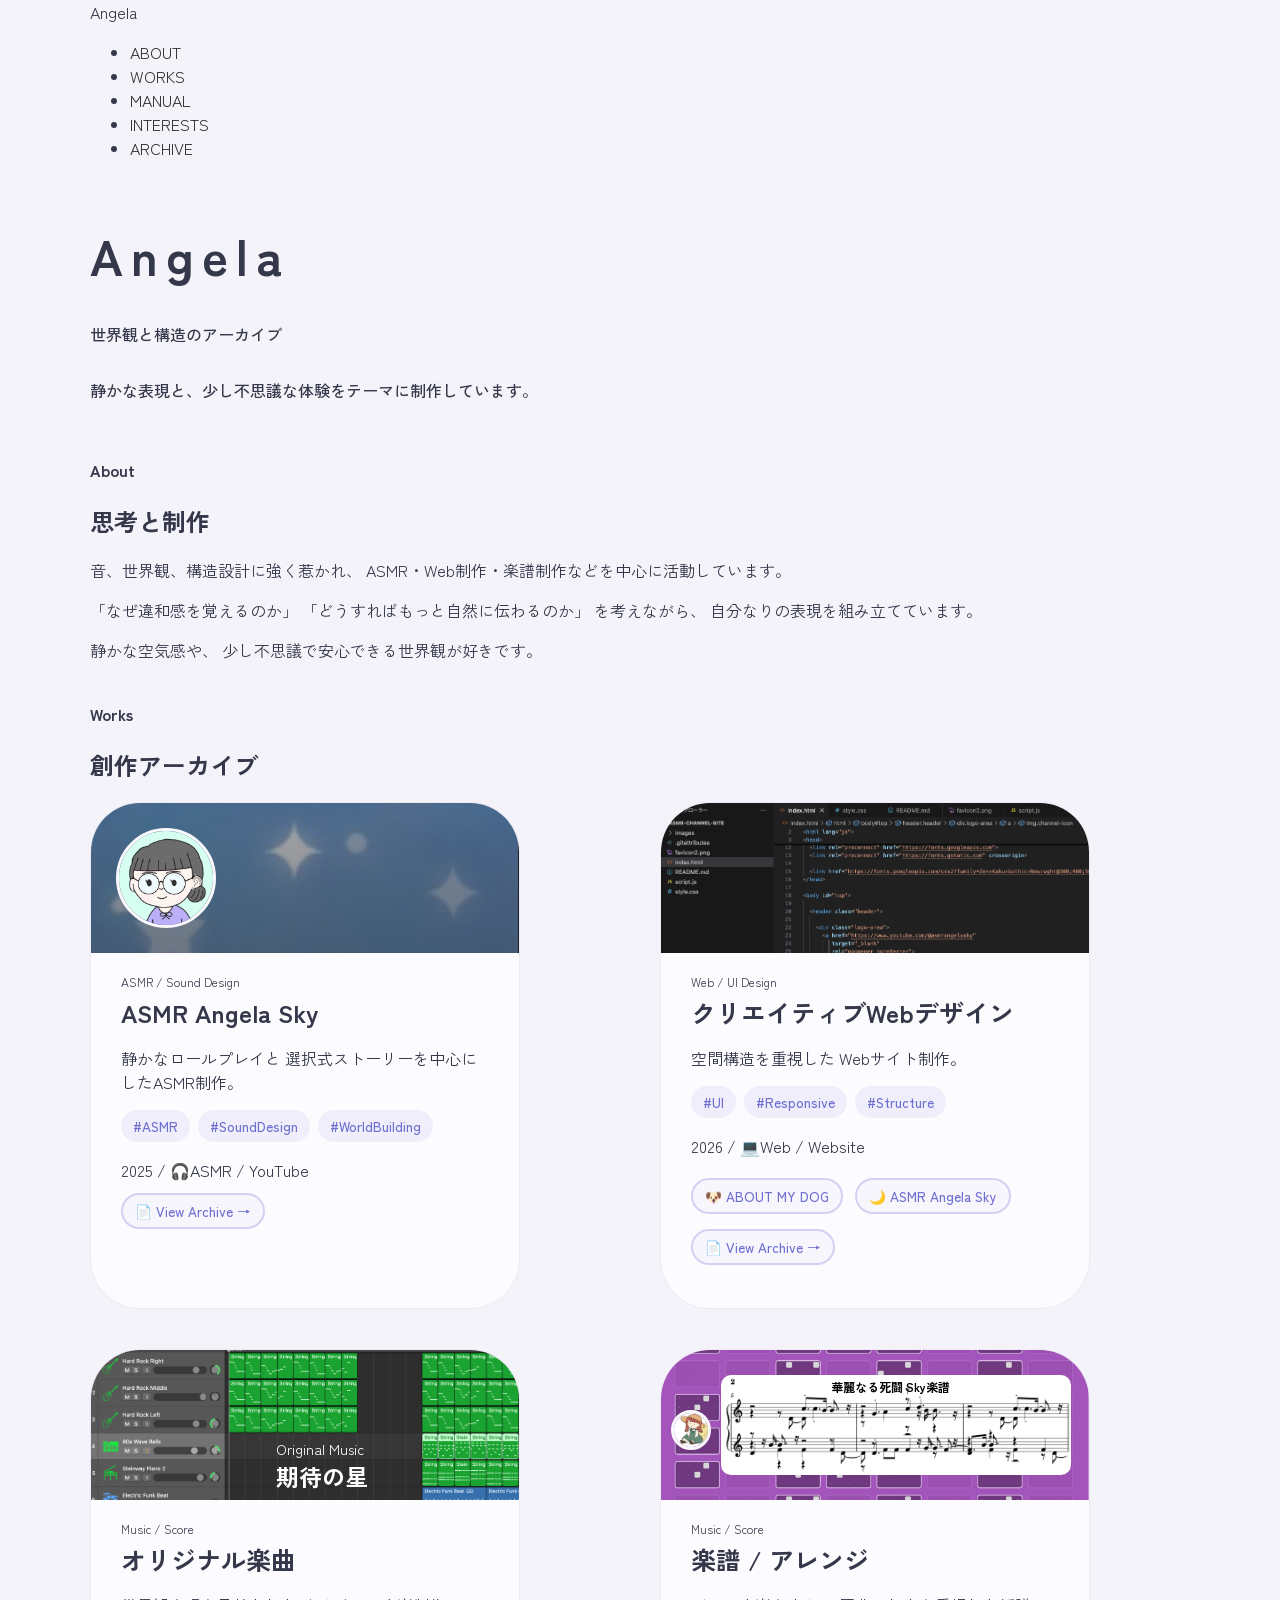
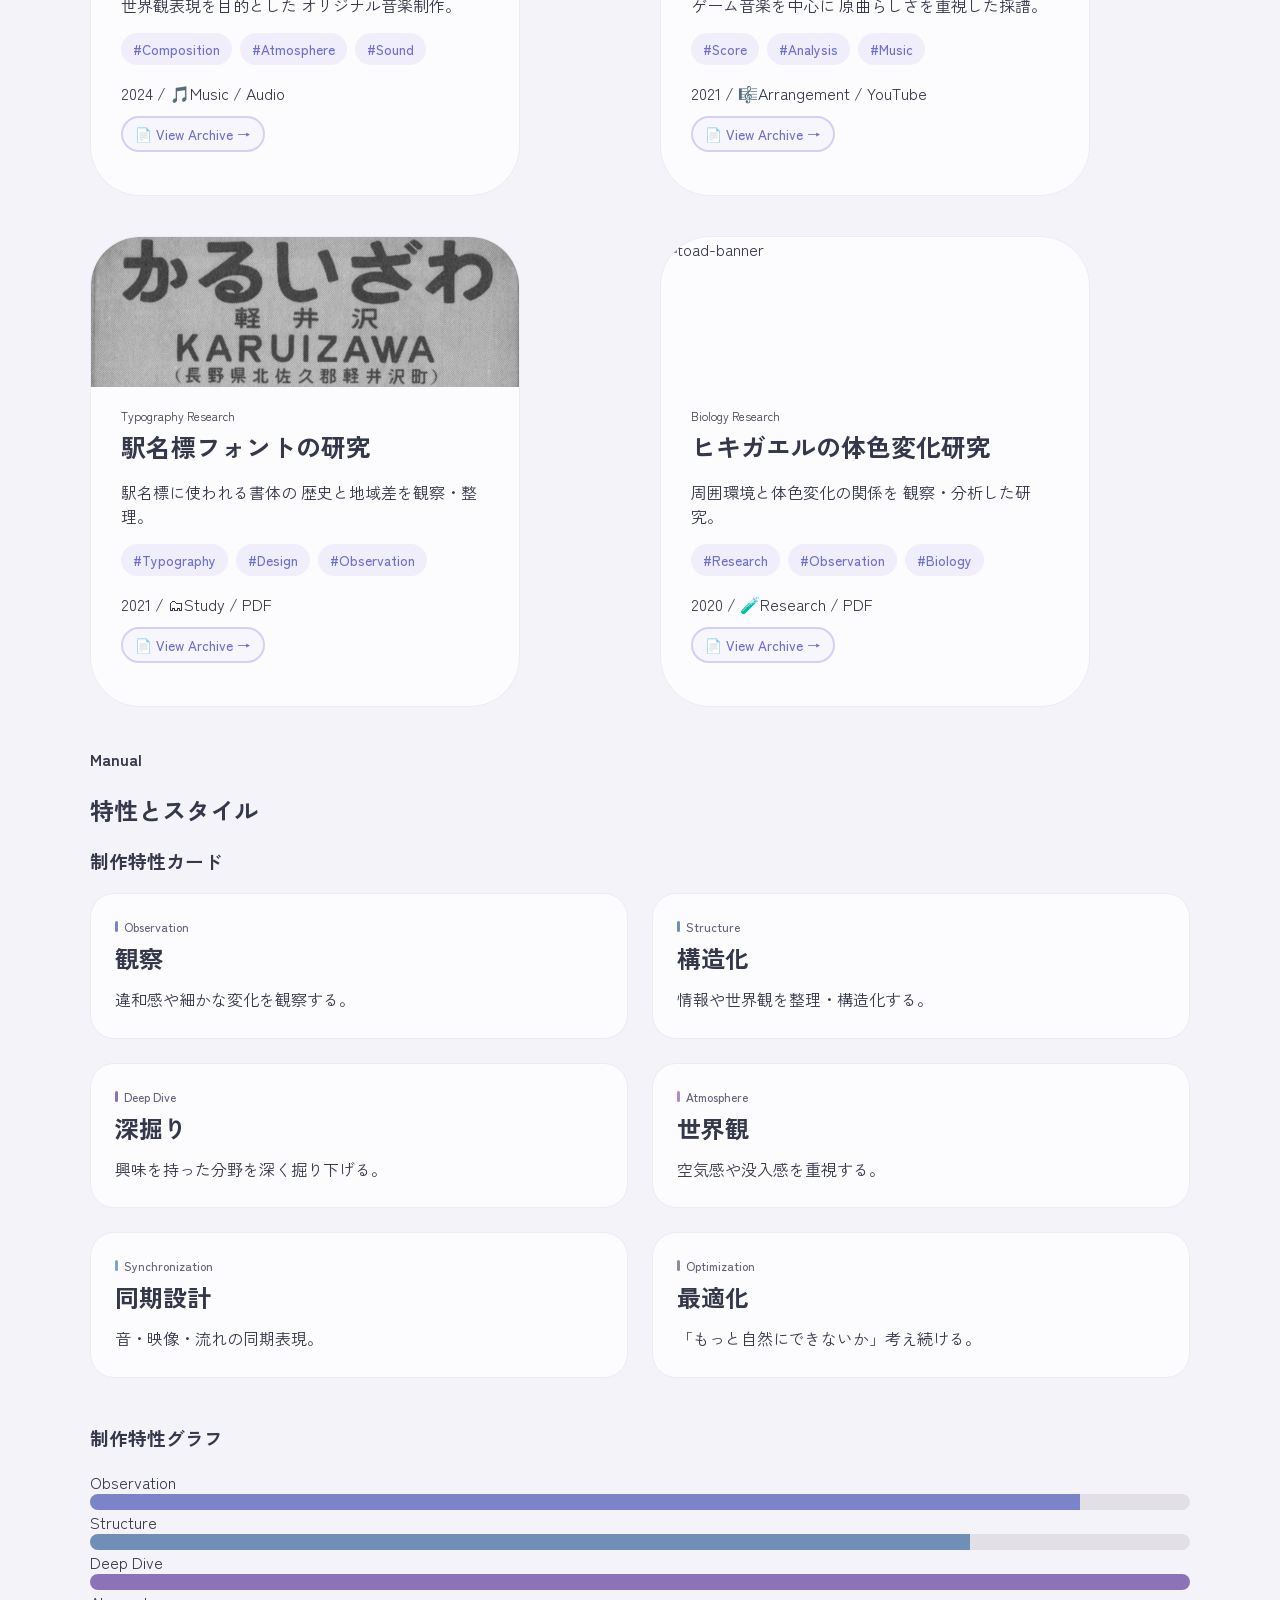
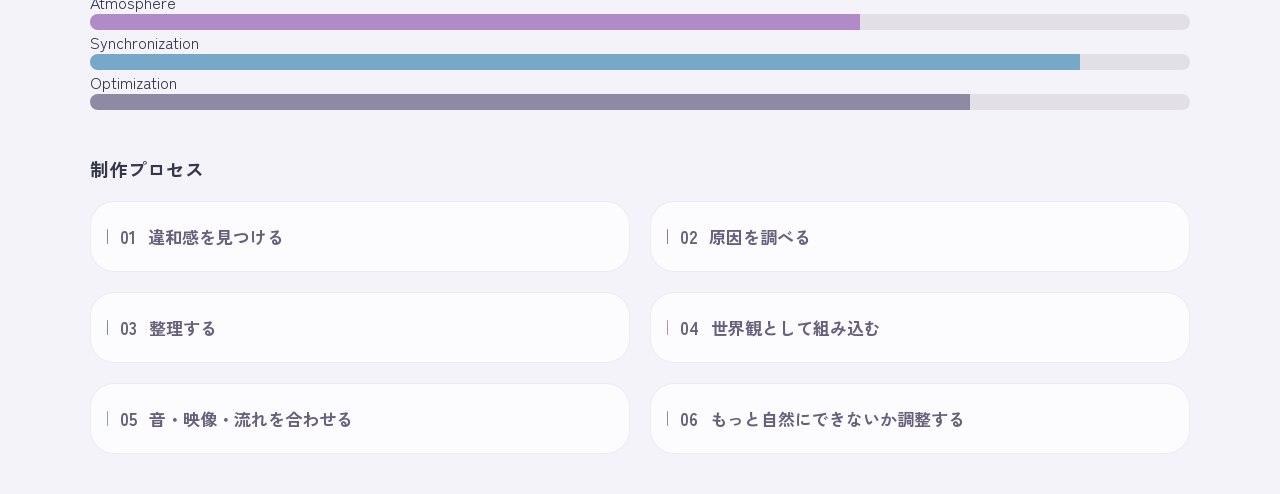
==== index.html @ a6a1a3f8 "add manual process" ====
<!DOCTYPE html>
<html lang="ja">
<head>
  <meta charset="UTF-8">
  <meta name="viewport" content="width=device-width, initial-scale=1.0">
  <title>Angela Portfolio</title>

  <link rel="icon" type="image/png" href="./favicon.png?v=2">

  <link rel="stylesheet" href="style.css">

  <link rel="preconnect" href="https://fonts.googleapis.com">
  <link rel="preconnect" href="https://fonts.gstatic.com" crossorigin>

  <link href="https://fonts.googleapis.com/css2?family=Zen+Kaku+Gothic+New:wght@400;500;700&display=swap" rel="stylesheet">
</head>

<body>

 <header>
  <div class="container">

    <div class="logo">
      Angela
    </div>

    <nav>
      <ul>
        <li><a href="#about">ABOUT</a></li>
        <li><a href="#works">WORKS</a></li>
        <li><a href="#manual">MANUAL</a></li>
        <li><a href="#interests">INTERESTS</a></li>
        <li><a href="#archive">ARCHIVE</a></li>
      </ul>
    </nav>

  </div> 
 </header>

 <main class="container">

  <section class="hero">
    <h1>Angela</h1>
    <p>世界観と構造のアーカイブ</p>
    <p>静かな表現と、少し不思議な体験をテーマに制作しています。</p>
  </section>

  <section id="about" class="about">
    <h4>About</h4>
    <h2>思考と制作</h2>
    <p>
      音、世界観、構造設計に強く惹かれ、
      ASMR・Web制作・楽譜制作などを中心に活動しています。
    </p>
    <p>
      「なぜ違和感を覚えるのか」
      「どうすればもっと自然に伝わるのか」
      を考えながら、
      自分なりの表現を組み立てています。
    </p>
    <p>
      静かな空気感や、
      少し不思議で安心できる世界観が好きです。
    </p>
  </section>

  <section id="works" class="works">
    <h4>Works</h4>
    <h2>創作アーカイブ</h2>
    <div class="works-grid">
     <div class="work-card">
      <div class="work-header">
       <img src="images/angela-banner.png" alt="Angela Sky Banner" class="angela-banner">
       <img src="images/angela-icon.jpg" alt="Angela Sky Icon" class="angela-icon">
      </div>
      <div class="work-content">
        <p class="work-label">ASMR / Sound Design</p>
        <h3>ASMR Angela Sky</h3>
        <p>
          静かなロールプレイと
          選択式ストーリーを中心にしたASMR制作。
        </p>
        <div class="tags">
          <span class="tag">#ASMR</span>
          <span class="tag">#SoundDesign</span>
          <span class="tag">#WorldBuilding</span>
        </div>
        <p>2025 / 🎧ASMR / YouTube</p>
        <a href="https://youtube.com/@asmrangelasky?si=-95gaFVhAXAsaj67" class="archive-link">
          📄 View Archive →
        </a>
      </div>
     </div>
    <div class="work-card">
      <img src="images/vscode-screen.png" alt="vscode-screen" class="vscode">
      <div class="work-content">
        <p class="work-label">Web / UI Design</p>
        <h3>クリエイティブWebデザイン</h3>
        <p>
          空間構造を重視した
          Webサイト制作。
        </p>
        <div class="tags">
          <span class="tag">#UI</span>
          <span class="tag">#Responsive</span>
          <span class="tag">#Structure</span>
        </div>
        <p>2026 / 💻Web / Website</p>
        <div class="project-links">
         <a href="https://frogmanager7.github.io/about-my-dog/" class="project-link">🐶 ABOUT MY DOG</a>
         <a href="https://frogmanager7.github.io/asmr-channel-site/" class="project-link">🌙 ASMR Angela Sky</a>
        </div>
        <a href="https://github.com/FrogManager7" class="archive-link">
          📄 View Archive →
        </a>
      </div>
    </div>
        <div class="work-card">
    <div class="work-header">
      <img src="images/logic-pro-screen.png" alt="logicpro-screen" class="logicpro">
      <div class="banner-text">
        <p>Original Music</p>
        <h4>期待の星<h4>
      </div>
    </div>
      <div class="work-content">
        <p class="work-label">Music / Score</p>
        <h3>オリジナル楽曲</h3>
        <p>
          世界観表現を目的とした
          オリジナル音楽制作。
        </p>
        <div class="tags">
          <span class="tag">#Composition</span>
          <span class="tag">#Atmosphere</span>
          <span class="tag">#Sound</span>
        </div>
        <p>2024 / 🎵Music / Audio</p>
        <a href="music-archive.html" class="archive-link">
          📄 View Archive →
        </a>
      </div>
    </div>
      <div class="work-card">
      <div class="work-header">
       <img src="images/anne-banner.png" alt="Anne Banner" class="anne-banner">
       <img src="images/anne-icon.jpg" alt="Anne Icon" class="anne-icon">
       <img src="images/anne-music-sheet.png" alt="Anne Music Sheet" class="anne-sheet">
        <div class="banner-text-sheet">
         <h4>華麗なる死闘  Sky楽譜<h4>
        </div>
      </div>
      <div class="work-content">
        <p class="work-label">Music / Score</p>
        <h3>楽譜 / アレンジ</h3>
        <p>
          ゲーム音楽を中心に
          原曲らしさを重視した採譜。
        </p>
        <div class="tags">
          <span class="tag">#Score</span>
          <span class="tag">#Analysis</span>
          <span class="tag">#Music</span>
        </div>
        <p>2021 / 🎼Arrangement / YouTube</p>
        <a href="https://youtube.com/@anne-frogmanager7?si=HGApWC9UzQ1VF5DT" class="archive-link">
          📄 View Archive →
        </a>
      </div>
     </div>
     <div class="work-card">
      <img src="images/station-banner.png" alt="station-banner" class="station">
      <div class="work-content">
        <p class="work-label">Typography Research</p>
        <h3>駅名標フォントの研究</h3>
        <p>
          駅名標に使われる書体の
          歴史と地域差を観察・整理。
        </p>
        <div class="tags">
          <span class="tag">#Typography</span>
          <span class="tag">#Design</span>
          <span class="tag">#Observation</span>
        </div>
        <p>2021 / 🗂Study / PDF</p>
        <a href="station-sign.html" class="archive-link">
          📄 View Archive →
        </a>
      </div>
    </div>
     <div class="work-card">
      <img src="images/toad-banner.heic" alt="toad-banner" class="toad">
      <div class="work-content">
        <p class="work-label">Biology Research</p>
        <h3>ヒキガエルの体色変化研究</h3>
        <p>
          周囲環境と体色変化の関係を
          観察・分析した研究。
        </p>
        <div class="tags">
          <span class="tag">#Research</span>
          <span class="tag">#Observation</span>
          <span class="tag">#Biology</span>
        </div>
        <p>2020 / 🧪Research / PDF</p>
        <a href="color-change.html" class="archive-link">
          📄 View Archive →
        </a>
      </div>
     </div>
   </div>
  </section>

  <section id="manual" class="manual">
    <h4>Manual</h4>
    <h2>特性とスタイル</h2>
    <h3>制作特性カード</h3>

    <div class="manual-grid">
      <div class="manual-card">
       <div class="manual-label">
        <span class="manual-bar observation"></span>
        <span>Observation</span>
       </div>
       <h3>観察</h3>
       <p>違和感や細かな変化を観察する。</p>
      </div>
      <div class="manual-card">
       <div class="manual-label">
        <span class="manual-bar structure"></span>
        <span>Structure</span>
       </div>
       <h3>構造化</h3>
       <p>情報や世界観を整理・構造化する。</p>
      </div>
      <div class="manual-card">
       <div class="manual-label">
        <span class="manual-bar deep-dive"></span>
        <span>Deep Dive</span>
       </div>
       <h3>深掘り</h3>
       <p>興味を持った分野を深く掘り下げる。</p>
      </div>
      <div class="manual-card">
       <div class="manual-label">
        <span class="manual-bar atmosphere"></span>
        <span>Atmosphere</span>
       </div>
       <h3>世界観</h3>
       <p>空気感や没入感を重視する。</p>
      </div>
      <div class="manual-card">
       <div class="manual-label">
        <span class="manual-bar synchronization"></span>
        <span>Synchronization</span>
       </div>
       <h3>同期設計</h3>
       <p>音・映像・流れの同期表現。</p>
      </div>
      <div class="manual-card">
       <div class="manual-label">
        <span class="manual-bar optimization"></span>
        <span>Optimization</span>
       </div>
       <h3>最適化</h3>
       <p>「もっと自然にできないか」考え続ける。</p>
      </div>
    </div>
    <h3><br>制作特性グラフ</h3>
    <div class="skill-row">
      <span>Observation</span>

      <div class="skill-bar">
        <div class="skill-fill observation-bar"></div>
      </div>
    </div>
    <div class="skill-row">
      <span>Structure</span>

      <div class="skill-bar">
        <div class="skill-fill structure-bar"></div>
      </div>
    </div>
    <div class="skill-row">
      <span>Deep Dive</span>

      <div class="skill-bar">
        <div class="skill-fill deepdive-bar"></div>
      </div>
    </div>
    <div class="skill-row">
      <span>Atmosphere</span>

      <div class="skill-bar">
        <div class="skill-fill atmosphere-bar"></div>
      </div>
    </div>
    <div class="skill-row">
      <span>Synchronization</span>

      <div class="skill-bar">
        <div class="skill-fill synchronization-bar"></div>
      </div>
    </div>
    <div class="skill-row">
      <span>Optimization</span>

      <div class="skill-bar">
        <div class="skill-fill optimization-bar"></div>
      </div>
    </div>
    <h3><br>制作プロセス</h3>
    <div class="manual-process-section">
     <div class="manual-process-card">
       <div class="manual-label-process">
        <span class="manual-bar-process observation"></span>
        <span class="process-number">01</span>
        <p>違和感を見つける</p>
       </div>
     </div>
     <div class="manual-process-card">
       <div class="manual-label-process">
        <span class="manual-bar-process deep-dive"></span>
        <span class="process-number">02</span>
        <p>原因を調べる</p>
       </div>
     </div>
     <div class="manual-process-card">
       <div class="manual-label-process">
        <span class="manual-bar-process structure"></span>
        <span class="process-number">03</span>
        <p>整理する</p>
       </div>
     </div>
     <div class="manual-process-card">
       <div class="manual-label-process">
        <span class="manual-bar-process atmosphere"></span>
        <span class="process-number">04</span>
        <p>世界観として組み込む</p>
       </div>
     </div>
     <div class="manual-process-card">
       <div class="manual-label-process">
        <span class="manual-bar-process synchronization"></span>
        <span class="process-number">05</span>
        <p>音・映像・流れを合わせる</p>
       </div>
     </div>
     <div class="manual-process-card">
       <div class="manual-label-process">
        <span class="manual-bar-process optimization"></span>
        <span class="process-number">06</span>
        <p>もっと自然にできないか調整する</p>
       </div>
     </div>
    </div>

  </section>

  <section id="interests" class="interests">
  </section>

  <section id="archive" class="archive">
  </section>

  </main>
  
</body>
</html>
---- style.css ----
* {
    box-sizing: border-box;
}

body {
  margin: 0;
  background-color: #f5f3fa;
  font-family: "Zen Kaku Gothic New", sans-serif;
  color: #35384a;
}

.container {
  width: 90%;
  max-width: 1100px;
  margin: 0 auto;
}

html {
    scroll-behavior: smooth;
    scroll-padding-top: 80px;
}

.name-card,
.profile-card,
.hobby-card, 
.comment-card,
.personality-card {
     background-color: rgb(250, 245, 239);
     padding: 20px;
     border-radius: 20px;
     margin-bottom: 50px;
}

.name-card:hover,
.profile-card:hover,
.hobby-card:hover,
.comment-card:hover,
.personality-card:hover {
    transform: translateY(-3px);
    transition: 0.3s;
}

section {
    margin-bottom: 40px;
}

.hero {
    display: flex;
    flex-direction: column;
    align-items: flex-start;
}


.hero h1{
    font-size: 50px;
    font-weight: 700;
    letter-spacing: 8px;
    margin-bottom: 16px;
}

.hero p {
    font-weight: 500;
}

.hero-text p {
    margin-bottom: 30px;
}

.works-grid {
    display: grid;

    grid-template-columns: repeat(2, 1fr);

    gap: 40px;
}

.work-card {
    width: 100%;
    background: rgba(255,255,255,0.72);
    border: 1px solid rgba(120,110,170,0.12);
    border-radius: 50px;
    max-width: 430px;
    overflow: hidden;
    padding: 0;
    gap: 0;
}

.work-content{
    margin-top: 0px;
    margin-left: 30px;
    margin-right: 30px;
    margin-bottom: 50px;
}

.work-label {
    font-size: 12px;
    margin-top: 20px;
    margin-bottom: 0;
    margin-bottom: 0;
}

.work-content h3{
    font-size: 25px;
    margin-top: 4px;
    margin-bottom: 5px;
}

.work-header {
    position: relative;
    height: 150px;
    margin-bottom: 0;
}

.angela-banner {
    width:100%;
    height: 150px;
    object-fit: cover;
    display: block;
}

.angela-icon {
    width: 100px;
    height: 100px;
    border-radius: 50%;
    object-fit: cover;

    position: absolute;
    bottom: 25px;
    left: 25px;

    border: 3px solid #faf8fc;
}

.logicpro {
    width:100%;
    height: 150px;
    object-fit: cover;
    display: block;
}

.banner-text {
    position: absolute;

    left: 185px;
    bottom: 7px;

    color: white;
}

.banner-text p {
    margin: 0;
    font-size: 14.5px;
}

.banner-text h4 {
    margin: 0;
    font-size: 23px;
}

.tags {
    display: flex;
    flex-wrap: wrap;
    gap: 8px;
}

.tag {
    background-color: rgba(127,106,216, 0.09);
    color: #6f6fd1;

    padding: 6px 12px;

    border-radius: 999px;

    font-size: 0.85rem;
    font-weight: 500;
}

.archive-link {
    text-decoration: none;
    background-color: rgba(127,106,216, 0.04);
    color: #6f6fd1;

    padding:6px 12px;

    border-radius: 999px;
    border: 2px solid rgba(127,106,216, 0.28);

    font-size: 0.85rem;
    font-weight: 500;
}

.vscode{
    width:100%;
    height: 150px;
    object-fit: cover;
    display: block;
}

.project-links {
    display: flex;
    gap: 12px;
    flex-wrap: wrap;
    margin: 20px 0;
}

.project-link {
    text-decoration: none;
    background-color: rgba(127,106,216, 0.04);
    color: #6f6fd1;

    padding:6px 12px;

    border-radius: 999px;
    border: 2px solid rgba(127,106,216, 0.28);

    font-size: 0.85rem;
    font-weight: 500;

    white-space: nowrap;

}

.anne-banner {
    width:100%;
    height: 150px;
    object-fit: cover;
    display: block;
}

.anne-icon {
    width: 40px;
    height: 40px;
    border-radius: 50%;
    object-fit: cover;

    position: absolute;
    bottom: 50px;
    left: 10px;

    border: 3px solid #faf8fc;
}

.anne-sheet {
    width: 350px;
    height: 100px;
    border-radius: 10px;
    object-fit: cover;
    position: absolute;
    bottom: 25px;
    left: 60px;
}

.banner-text-sheet {
    position: absolute;

    left: 170px;
    bottom: 105px;

    color: black;
}

.banner-text-sheet h4{
  margin: 0;
  font-size: 12px;
}

.station {
    width:100%;
    height: 150px;
    object-fit: cover;
    display: block;
}

.toad {
    width:100%;
    height: 150px;
    object-fit: cover;
    display: block;
}

.manual-grid {
    display: grid;
    grid-template-columns: repeat(2, 1fr);
    gap: 24px;
}

.manual-card {
    background: rgba(255,255,255,0.72);
    border: 1px solid rgba(120,110,170,0.12);
    border-radius: 24px;
    padding: 24px;
}

.manual-label {
    display: flex;
    align-items: center;
    gap: 6px;

    font-size: 12px;
    color: #66607a;
    font-weight: 500;
}

.manual-bar {
    width: 3px;
    height: 11px;
    border-radius: 999px;
    display: inline-block;
}

.observation {
    background-color: #7b83c9;
}

.structure {
    background-color: #6f8fb7;
}

.deep-dive {
    background-color: #8b73b8;
}

.atmosphere {
    background-color: #b08bc7;
}

.synchronization {
    background-color: #78a8c8;
}

.optimization {
    background-color: #8f8aa3;
}

.manual-card h3 {
    margin: 5px 0 10px;
    font-size: 24px;
}

.manual-card p {
    margin: 0;
    line-height: 1.8;
}

.skill-bar {
    width: 100%;
    height: 16px;

    background-color: rgba(0,0,0,0.08);
    
    border-radius: 999px;
    overflow: hidden;
}

.skill-fill {
    height: 100%;
}

.observation-bar {
    width: 90%;
    background-color: #7b83c9;
}

.structure-bar {
    width: 80%;
    background-color: #6f8fb7;
}

.deepdive-bar {
    width: 100%;
    background-color: #8B73B8;
}

.atmosphere-bar {
    width: 70%;
    background-color: #B08BC7;
}

.synchronization-bar {
    width: 90%;
    background-color: #78A8C8;
}

.optimization-bar {
    width: 80%;
    background-color: #8F8AA3;
}

.manual-process-section {
    display: grid;
    grid-template-columns: repeat(2, 1fr);
    gap: 20px;
}

.manual-process-card {
    background: rgba(255,255,255,0.72);
    border: 1px solid rgba(120,110,170,0.12);
    border-radius: 24px;
    padding: 5px 16px;
}

.manual-bar-process {
    width: 1px;
    height: 15px;
    border-radius: 999px;
    display: inline-block;
}

.manual-label-process {
    display: flex;
    align-items: center;
    gap: 12px;

    font-size: 17px;
    color: #66607a;
    font-weight: 700;
}

.top-wrapper {
    display: flex;
    gap: 40px;
    align-items: flex-start;
}

.left-column,
.right-column {
    flex: 1;
}

.right-column {
    margin-top: -90px;
    display: flex;
    flex-direction: column;
    gap: 90px;
}

.photo-column {
    text-align: center;
}


.dog-image {
    width: 100%;
    max-width: 430px;
    border-radius: 40px;
}

.dog-image:hover {
    transform: translateY(-3px);
    transition: 0.3s;
}

.comment-section {
  margin-top: 0;
}

.personality-section{
    margin-top: 40px;
}

.personality-card {
    display: flex;
    gap: 20px;
}

.personality-item {
    flex: 1;
    text-align: center;
}


.footer {
    text-align: center;
    margin: 10px;
}

.header p,
.footer p {
    margin: 0;
    color: rgb(30, 30, 30);
}

.header {
    position: sticky;
    top: 0;
    z-index: 1000;
    background-color: rgb(255, 255, 255);
    display: flex;
    text-align: center;
    justify-content: space-between;
    align-items: center;
    padding: 5px 3%;
}

header a {
    text-decoration: none;
    color: #333333;
}

header a:hover {
    opacity: 0.7;
}

nav {
    display: flex;
    gap: 30px;
}

nav a {
    text-decoration: none;
    color: #333333;
}

nav a:hover {
    opacity: 0.7;
}

.message-section {
    text-align: center;
}

.circle {
    width: 100px;
    height: 100px;
    border-radius: 50%;
    background: conic-gradient(
        #b9977b var(--percent),
        #eee4dc 0
    );
    display: flex;
    align-items: center;
    justify-content: center;
    margin: 0 auto 12px;
}

.circle span {
    width: 80px;
    height: 80px;
    border-radius: 50%;
    background-color: #fdfaf7;
    display: flex;
    align-items: center;
    justify-content: center;
    color: #7a5f4a;
    font-weight: bold;
}

.back-button {
    display: flex;
    align-items: center;
    justify-content: center;

    width: 60px;
    height: 60px;

    border-radius: 50%;

    background-color: #b9977b;
    color: white;

    text-decoration: none;
    font-size: 24px;

    margin: 40px auto;

    position: fixed;
    right: 30px;
    bottom: 10px;
}

.back-button:hover {
    opacity: 0.8;
}

.paw {
    color: #b9977b;
    font-size: 20px;
}

.header {
    border-bottom: 2px solid rgb(240, 240, 240);
    padding-bottom: 12px;
}

.profile-row {
    display: flex;
    border-bottom: 1px solid #e8ddd4;
    padding: 18px 0;
}

.profile-row:last-child {
    border-bottom: none;
}

.hobby-row {
    display: flex;
    border-bottom: 1px solid #e8ddd4;
    padding: 18px 0;
}

.hobby-row:last-child {
    border-bottom: none;
}

.label {
    width: 120px;
    border-right: 1px solid #e8ddd4;
    padding-right: 20px;
    font-weight: bold;
}

.value {
    padding-left: 20px;
}

.comment-card p {
    padding: 12px 0;
}

.footer-area {
    background-color: rgb(250, 245, 239);
    border-radius: 100px 100px 0 0;
    margin-top: 70px;
    padding: 0px 20px 20px;
    text-align: center;
    padding-top: 50px;
}

.message-section {
    background-color: transparent;
    margin: 0;
    padding: 0 20px 30px;
}

.message-section p {
    color: #7a5f4a;
    font-size: 20px;
    margin: 12px 0 0;
}

.footer {
    background-color: rgb(250, 245, 239);
    margin-top: -20px;
    padding: 30px 20px 30px;
}

.footer p {
    line-height: 5px;
    margin: 0;
    font-size: 15px;
    color: #555;
}

.name-card span {
    font-size: 50px
}

@media (max-width: 1270px) {
    .top-wrapper {
      flex-direction: column;
      width: 100%;
    }

    .left-column,
    .right-column {
        width: 100%;
        flex: none;
    }

    .right-column {
        margin-top: 0;
    }

    .dog-image {
        max-width: 360px;
    }

    .personality-card {
        flex-wrap: wrap;
    }

    .personality-item {
        flex: 1 1 40%;
    }

    .comment-card {
        padding: 16px;
    }

    .comment-card p {
        font-size: 15px;
    }
    
}

@media (max-width: 600px) {
    .header {
        flex-direction: column;
        gap: 12px;
    }

    nav {
        flex-wrap: wrap;
        justify-content: center;
        gap: 8px;
    }

    nav a {
        font-size: 13px;
    }

    .hero-text h1 {
        font-size: 34px;
        letter-spacing: 4px;
    }

    .top-wrapper {
        gap: 20px;
    }

    .name-card span {
        font-size: 36px;
    }

    .profile-row,
    .hobby-row {
        flex-direction: column;
        gap: 8px;
    }

    .label {
        width: auto;
        border-right: none;
        padding-right: 0;
    }

    .value {
        padding-left: 0px;
    }

    .personality-card {
        flex-direction: column;
    }

    .back-button {
        width: 48px;
        height: 48px;
        right: 16px;
        bottom: 16px;
    }
    
    .comment-card {
        padding: 14px;
    }

    .comment-card p {
        font-size: 15px;
        line-height: 1.8;
    }

    .footer p {
        line-height: 1.6;
    }
}
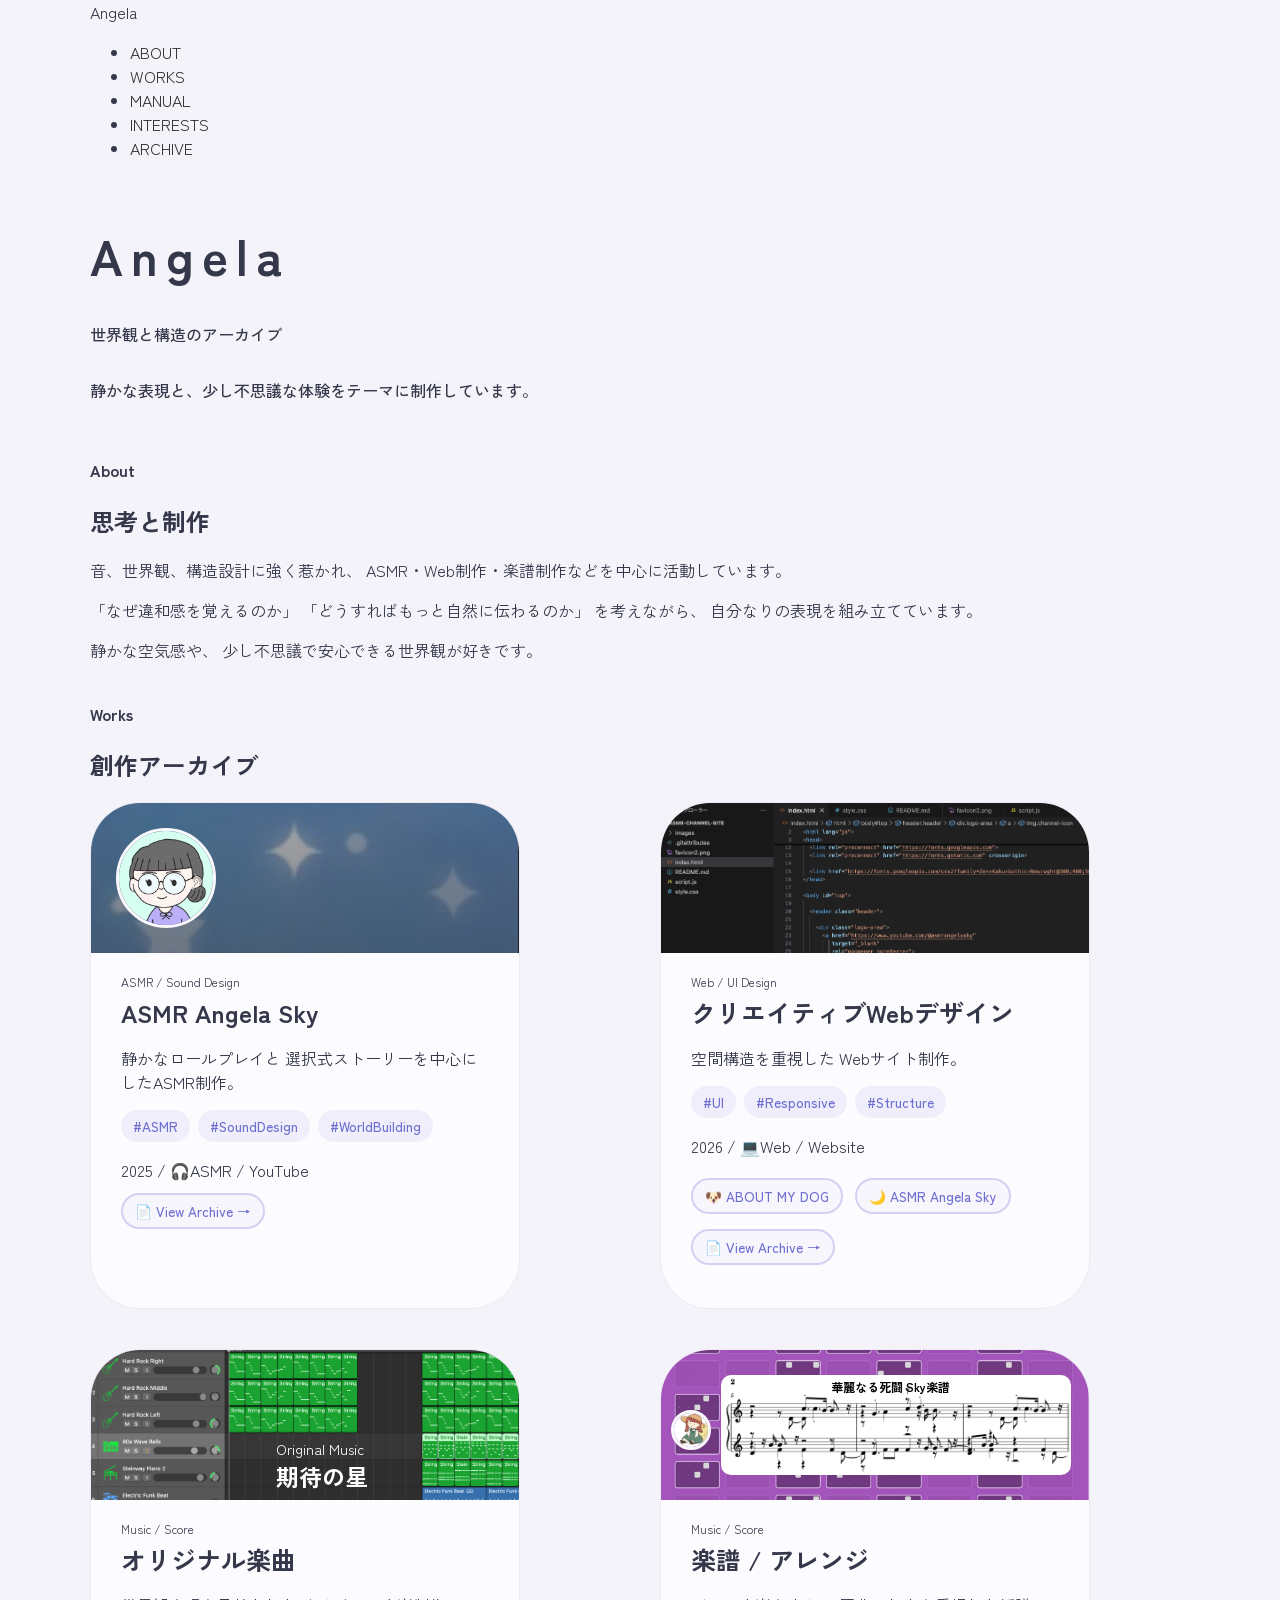
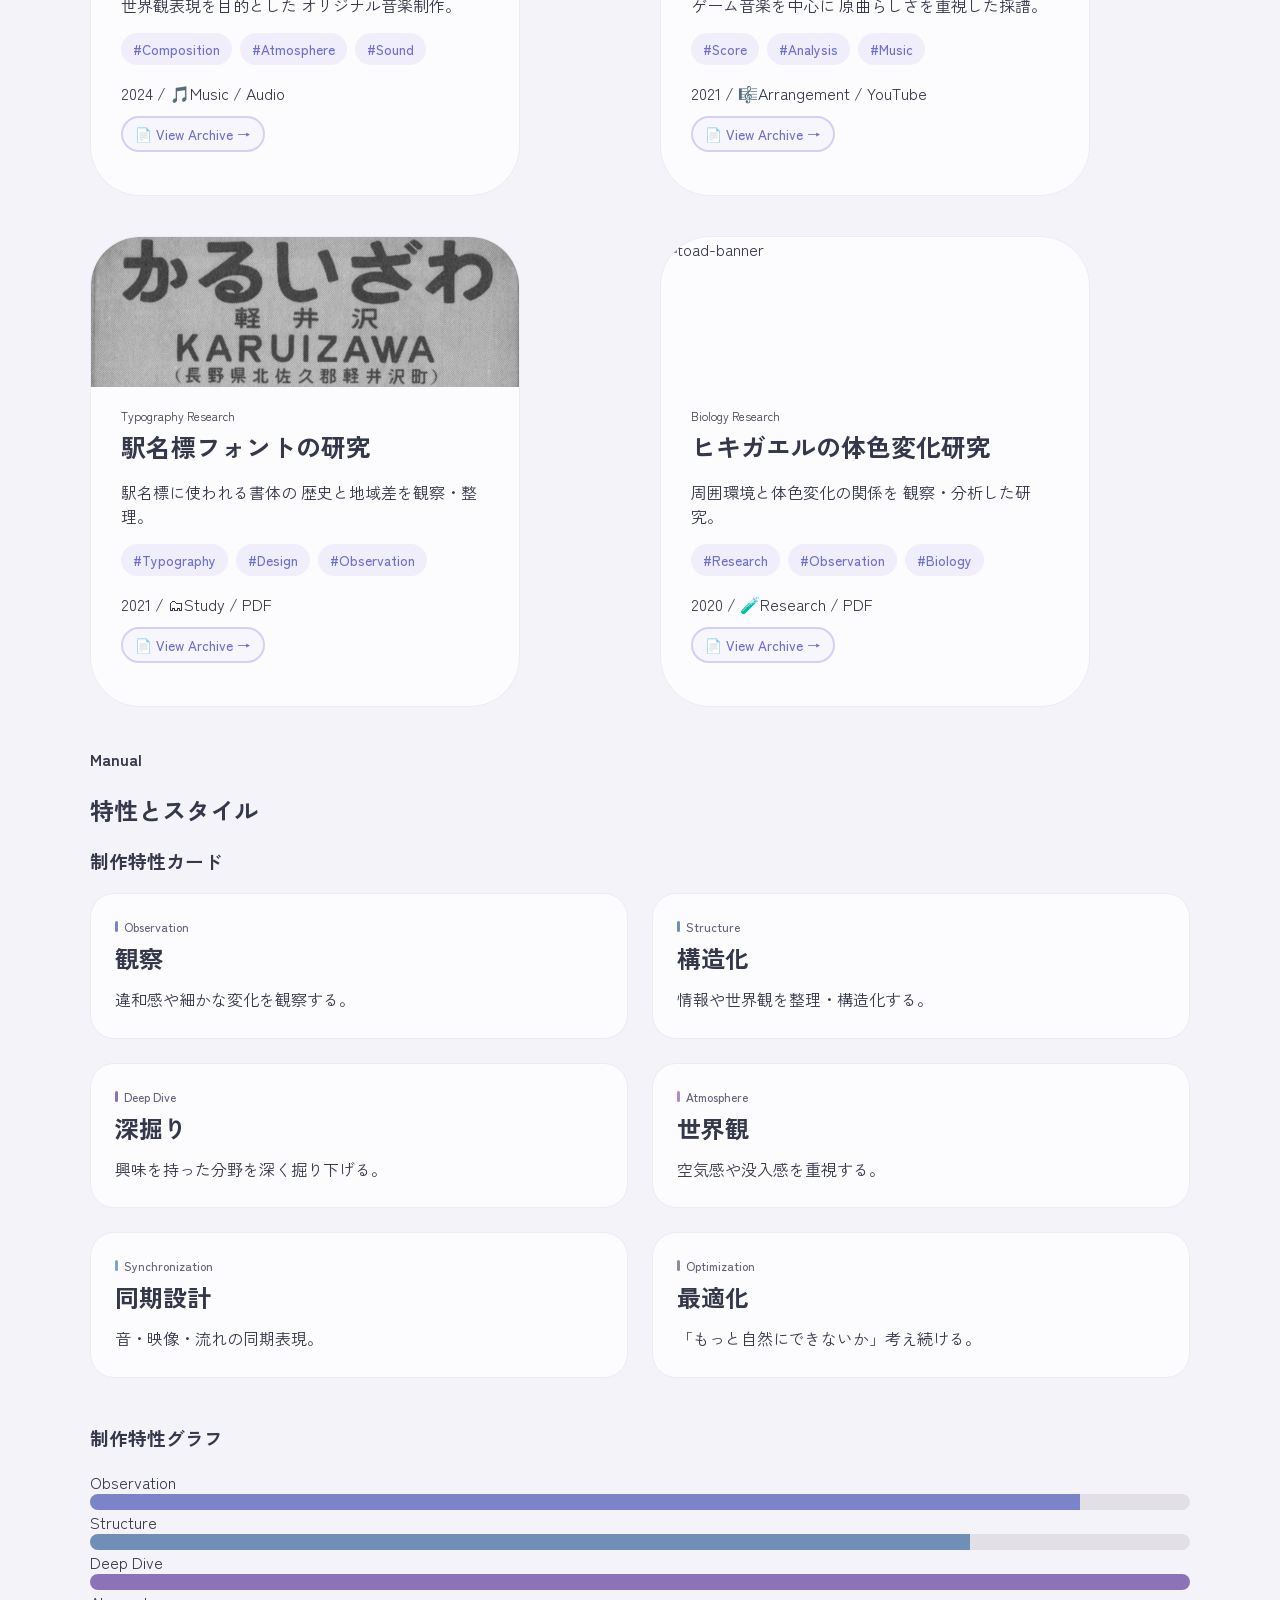
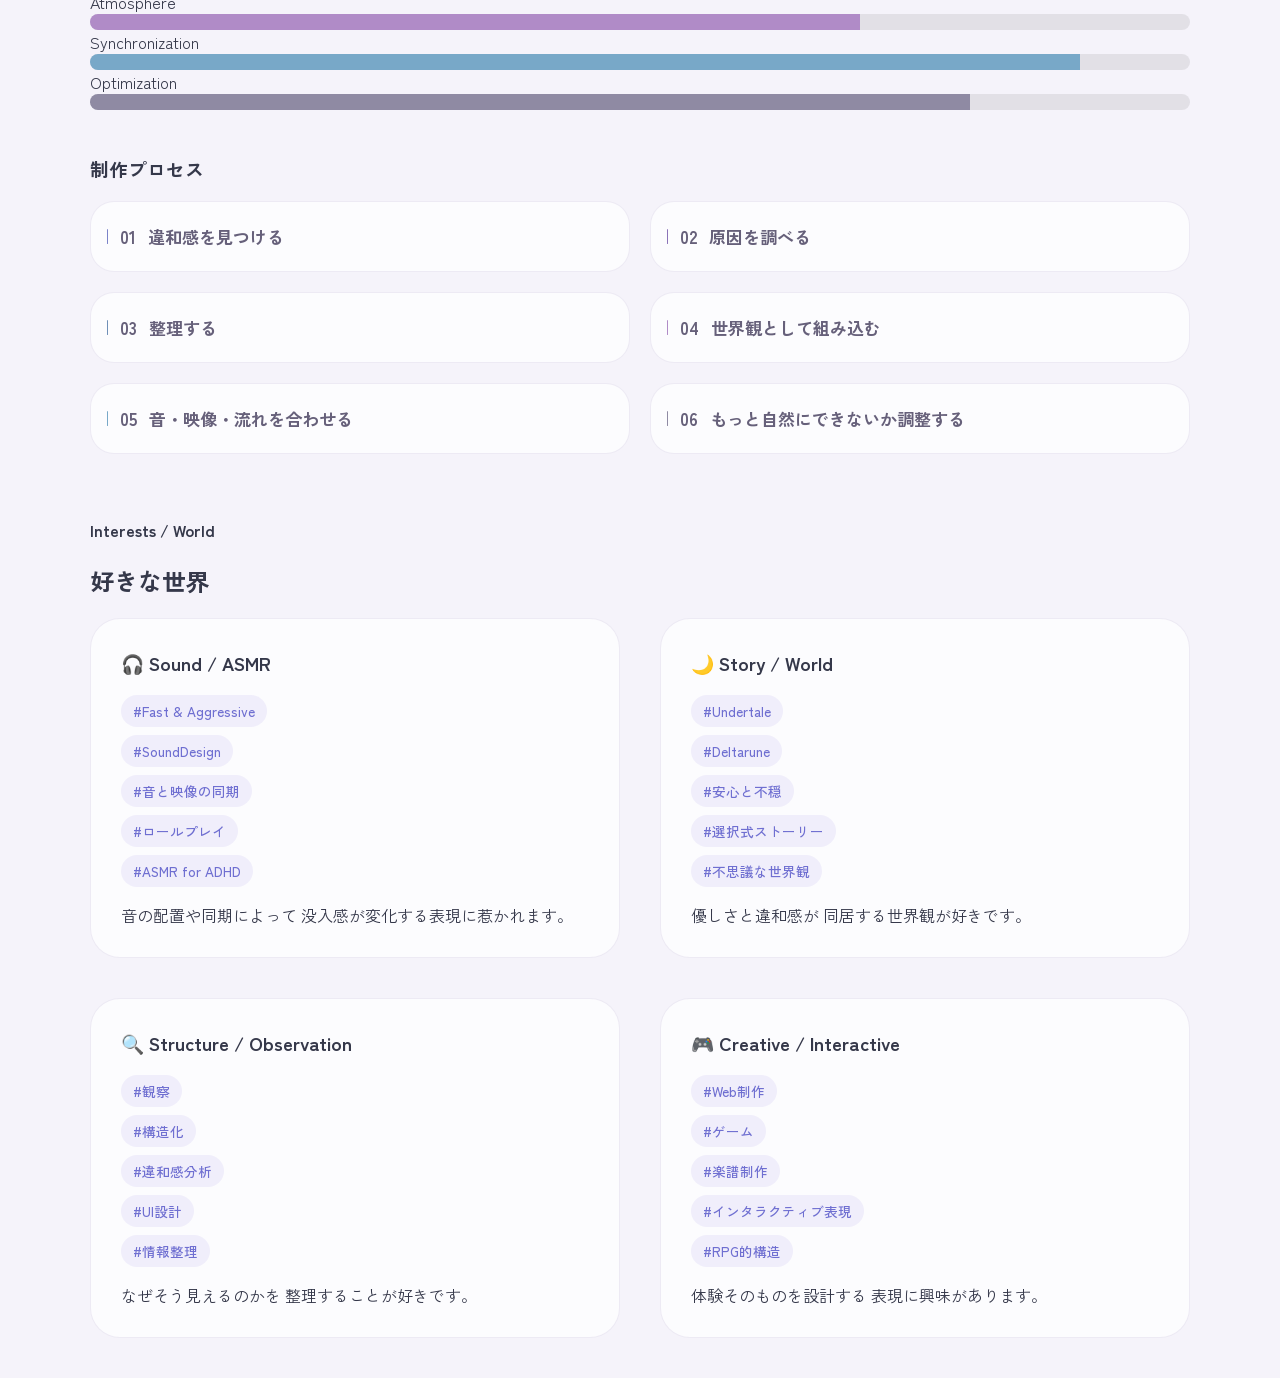
==== commit cc3fa8af: "add interests" ====
--- a/index.html
+++ b/index.html
@@ -358,6 +358,74 @@
   </section>
 
   <section id="interests" class="interests">
+    <h4><br>Interests / World</h4>
+    <h2>好きな世界</h2>
+    <div class="interests-grid">
+     <div class="interest-card">
+      <div class="interest-content">
+        <h3>🎧 Sound / ASMR</h3>
+        <div class="interest-tags">
+          <span class="interest-tag">#Fast & Aggressive</span>
+          <span class="interest-tag">#SoundDesign</span>
+          <span class="interest-tag">#音と映像の同期</span>
+          <span class="interest-tag">#ロールプレイ</span>
+          <span class="interest-tag">#ASMR for ADHD</span>
+        </div>
+        <p>
+          音の配置や同期によって
+          没入感が変化する表現に惹かれます。
+        </p>
+      </div>
+     </div>
+     <div class="interest-card">
+      <div class="interest-content">
+        <h3>🌙 Story / World</h3>
+        <div class="interest-tags">
+          <span class="interest-tag">#Undertale</span>
+          <span class="interest-tag">#Deltarune</span>
+          <span class="interest-tag">#安心と不穏</span>
+          <span class="interest-tag">#選択式ストーリー</span>
+          <span class="interest-tag">#不思議な世界観</span>
+        </div>
+        <p>
+          優しさと違和感が
+          同居する世界観が好きです。
+        </p>
+      </div>
+     </div>
+     <div class="interest-card">
+      <div class="interest-content">
+        <h3>🔍 Structure / Observation</h3>
+        <div class="interest-tags">
+          <span class="interest-tag">#観察</span>
+          <span class="interest-tag">#構造化</span>
+          <span class="interest-tag">#違和感分析</span>
+          <span class="interest-tag">#UI設計</span>
+          <span class="interest-tag">#情報整理</span>
+        </div>
+        <p>
+          なぜそう見えるのかを
+          整理することが好きです。
+        </p>
+      </div>
+     </div>
+    <div class="interest-card">
+      <div class="interest-content">
+        <h3>🎮 Creative / Interactive</h3>
+        <div class="interest-tags">
+          <span class="interest-tag">#Web制作</span>
+          <span class="interest-tag">#ゲーム</span>
+          <span class="interest-tag">#楽譜制作</span>
+          <span class="interest-tag">#インタラクティブ表現</span>
+          <span class="interest-tag">#RPG的構造</span>
+        </div>
+        <p>
+          体験そのものを設計する
+          表現に興味があります。
+        </p>
+      </div>
+     </div>
+    </div>
   </section>
 
   <section id="archive" class="archive">
--- a/style.css
+++ b/style.css
@@ -416,6 +416,49 @@
     font-weight: 700;
 }
 
+.interests-grid {
+    display: grid;
+
+    grid-template-columns: repeat(2, 1fr);
+
+    gap: 40px;
+}
+
+.interest-card {
+    width: 100%;
+    background: rgba(255,255,255,0.72);
+    border: 1px solid rgba(120,110,170,0.12);
+    border-radius: 30px;
+}
+
+.interest-content{
+    margin: 30px;
+}
+
+.interest-tags {
+    display: flex;
+    flex-direction: column;
+    align-items: flex-start;
+    gap: 8px;
+    min-height: 150px;
+}
+
+.interest-tag {
+    display: inline-block;
+    width: fit-content;
+    max-width: 100%;
+
+    background-color: rgba(127,106,216, 0.09);
+    color: #6f6fd1;
+
+    padding: 6px 12px;
+    border-radius: 999px;
+
+    font-size: 0.85rem;
+    font-weight: 500;
+}
+
+
 .top-wrapper {
     display: flex;
     gap: 40px;
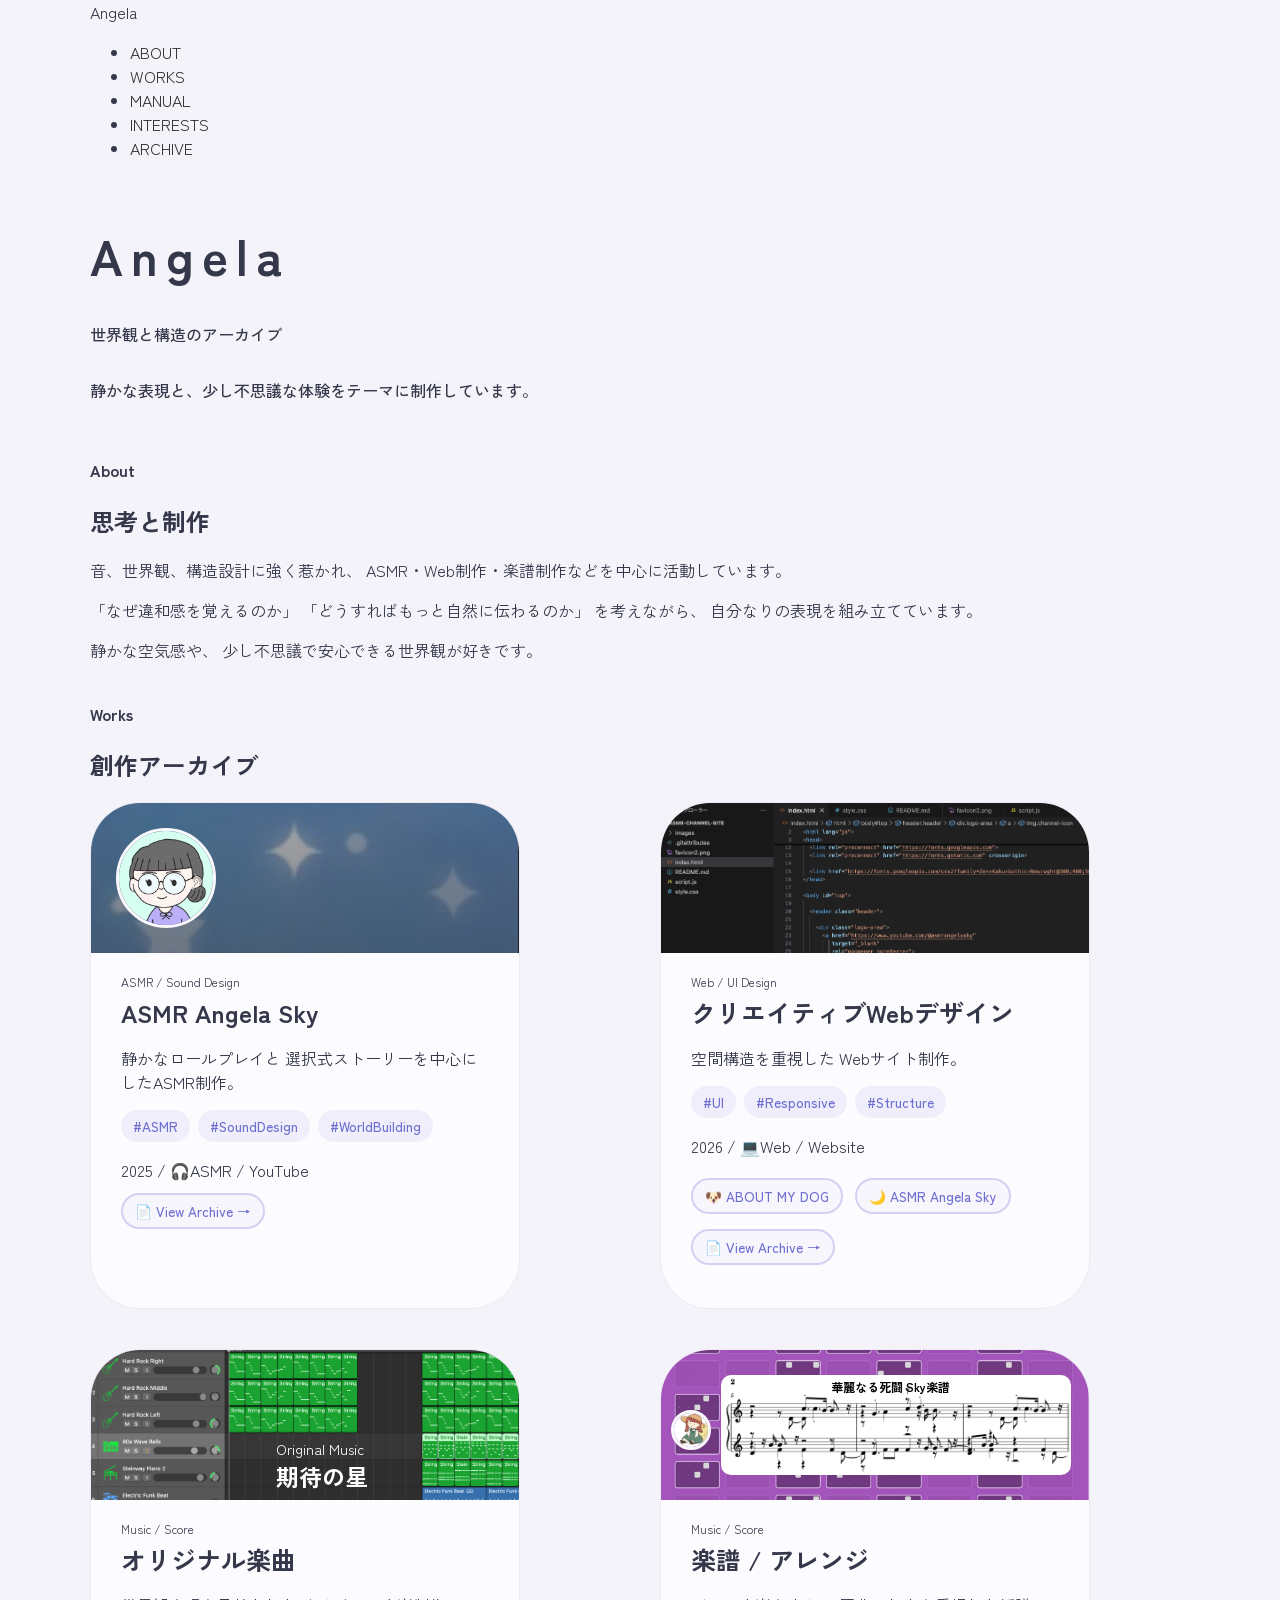
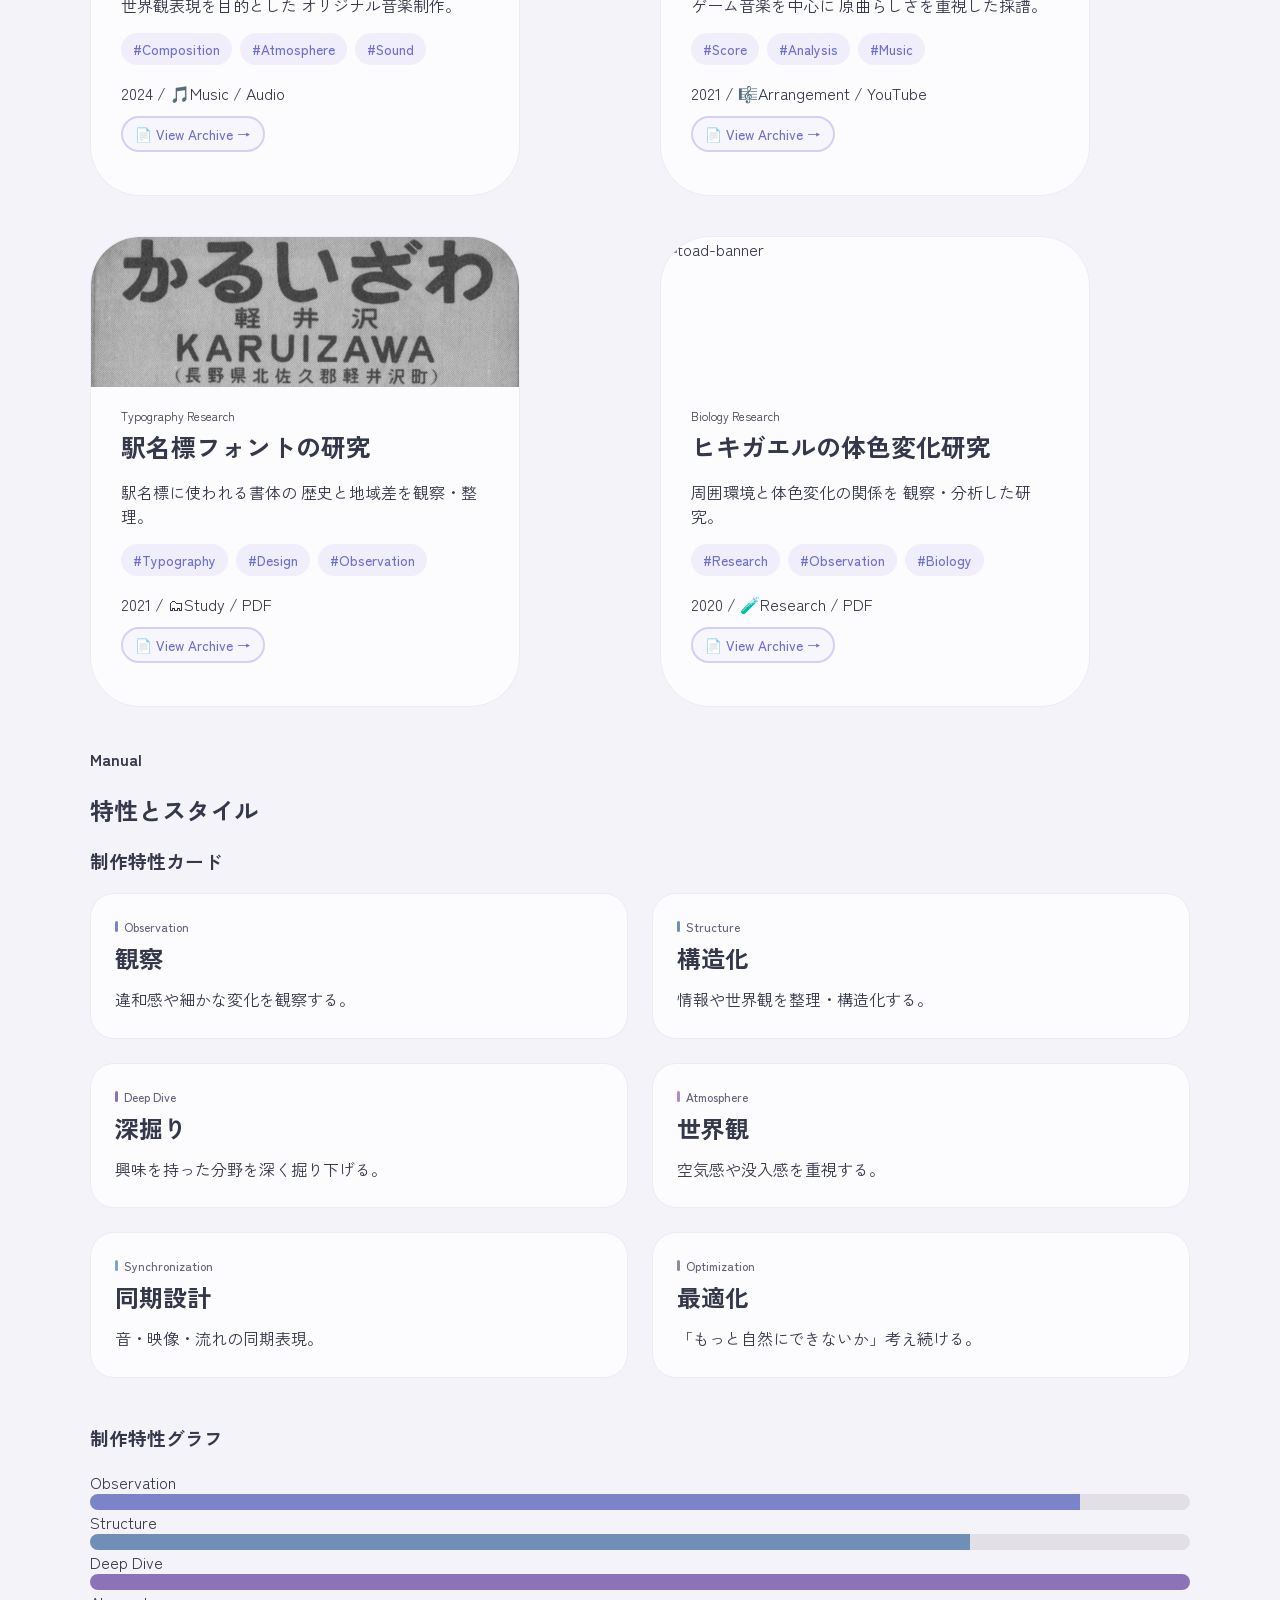
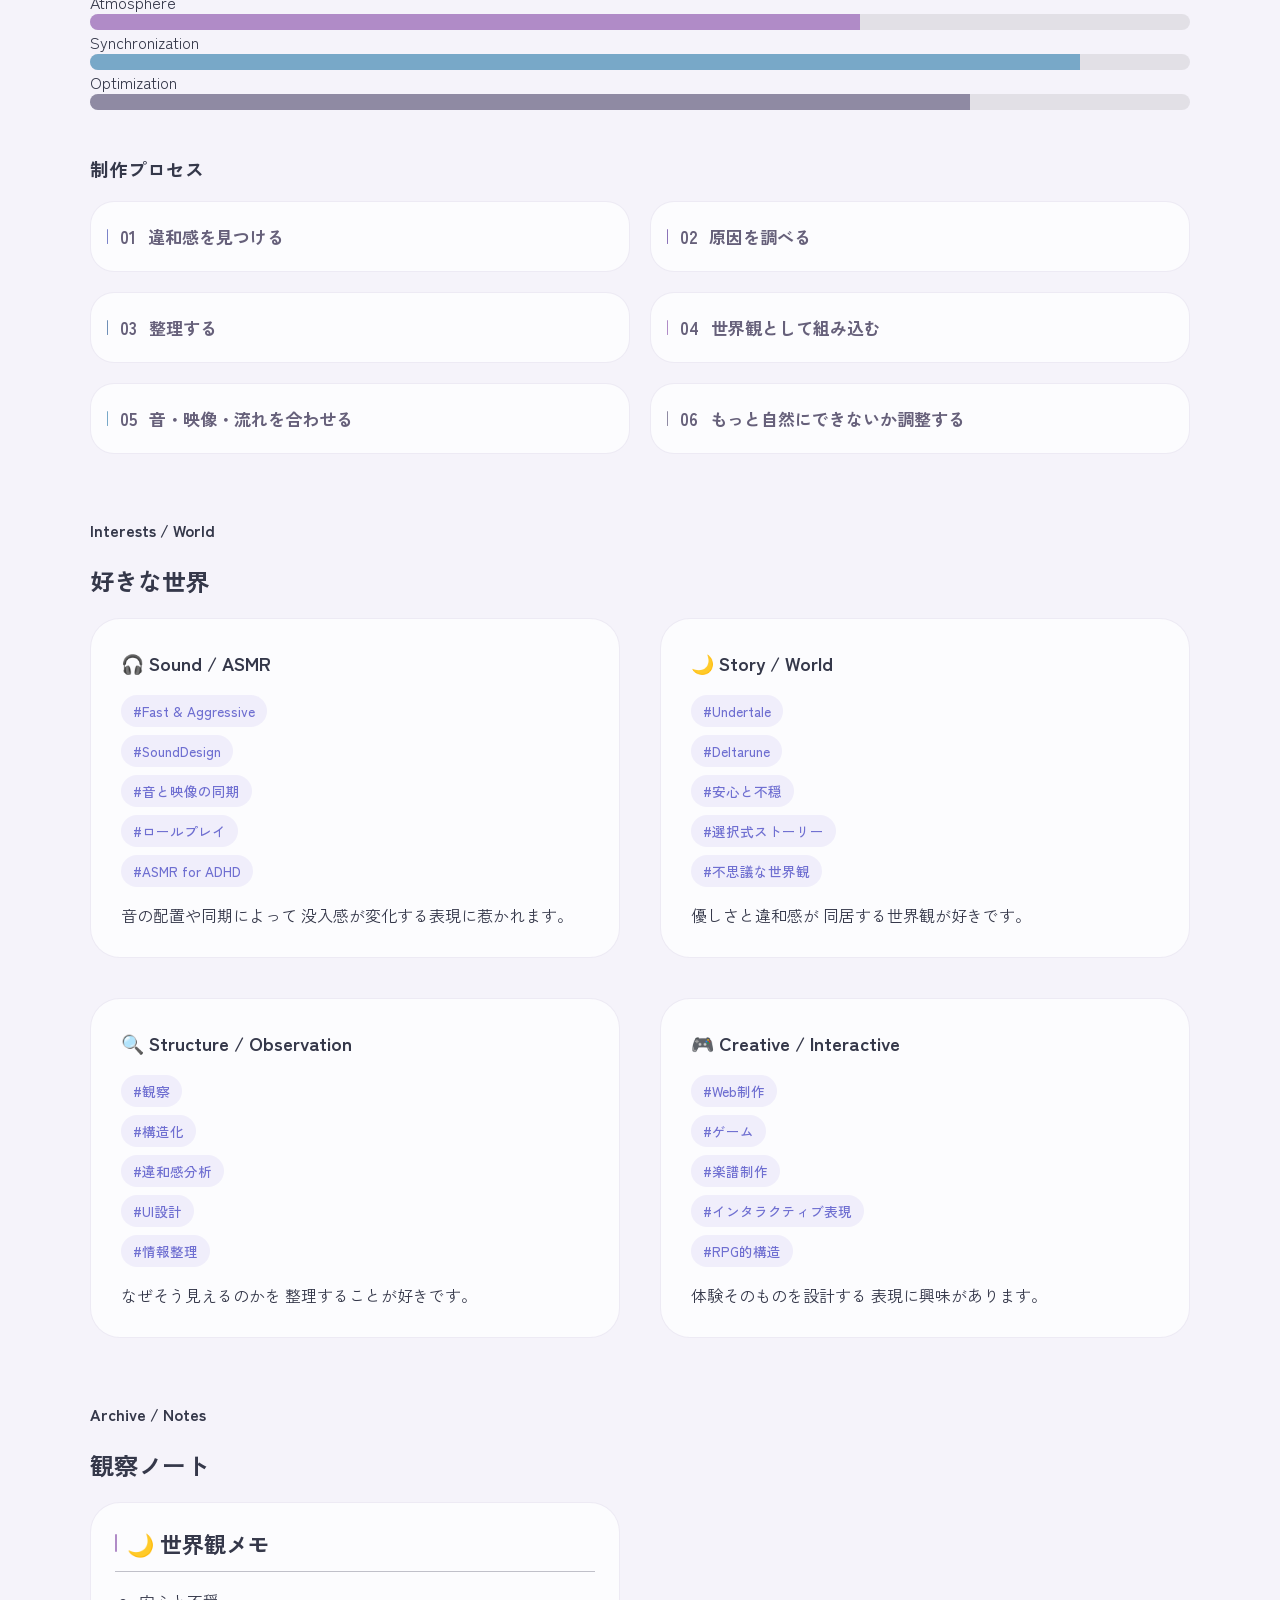
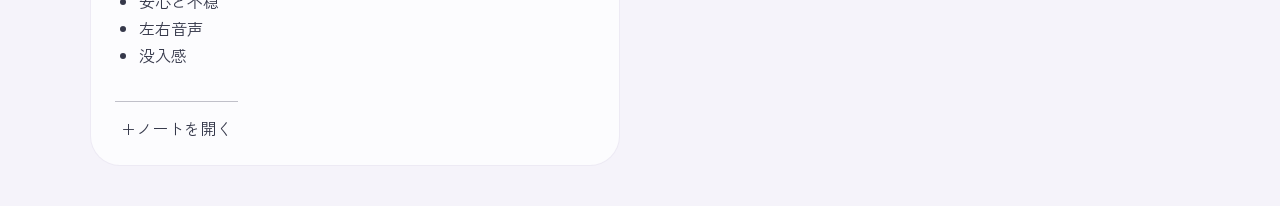
==== commit a8406ecc: "add javascript page" ====
--- a/index.html
+++ b/index.html
@@ -429,9 +429,51 @@
   </section>
 
   <section id="archive" class="archive">
+    <h4><br>Archive / Notes</h4>
+    <h2>観察ノート</h2>
+
+    <div class="notes-grid">
+
+      <div class="note-card">
+        <div class="note-title">
+          <span class="archive-bar atmosphere"></span>
+          <h3>🌙 世界観メモ</h3>
+        </div>
+
+        <ul class="note-keywords">
+          <li>安心と不穏</li>
+          <li>左右音声</li>
+          <li>没入感</li>
+        </ul>
+
+        <div class="note-detail">
+          <p>
+            安心できる空間の中に、<br>
+            わずかな違和感が存在する世界観に惹かれる。
+          </p>
+
+          <p>
+            左右音声は、<br>
+            内面と現実を表現する方法としてよく使用している。
+          </p>
+
+          <p>
+            没入感は、<br>
+            音・映像・導線が揃った時に生まれる。
+          </p>
+        </div>
+
+        <button class="note-toggle" type="button">
+         +ノートを開く
+        </button>
+
+      </div>
+
+    </div>
+  
   </section>
 
   </main>
-  
+  <script src="script.js"></script>
 </body>
 </html>
--- a/style.css
+++ b/style.css
@@ -458,6 +458,77 @@
     font-weight: 500;
 }
 
+.notes-grid {
+    display: grid;
+    grid-template-columns: repeat(2, 1fr);
+    gap: 40px;
+}
+
+.note-card {
+    background: rgba(255,255,255,0.72);
+    border: 1px solid rgba(120,110,170,0.12);
+    border-radius: 30px;
+    padding: 24px;
+}
+
+.note-title {
+    display: flex;
+    align-items: center;
+    gap: 10px;
+    border-bottom:1px solid rgba(80,80,100,0.35);
+    padding-bottom: 12px;
+}
+
+.note-title h3 {
+    margin: 0;
+    font-size: 22px;
+}
+
+.note-keywords {
+    margin:16px 0;
+    padding-left: 24px;
+    line-height: 1.7;
+}
+
+.note-detail {
+    display: none;
+    border-top: 1px solid rgba(80,80,100,0.35);
+    margin-top:16px;
+}
+
+.note-card.open .note-detail {
+    display: block;
+}
+
+.note-detail p {
+    border-bottom: 1px solid rgba(80,80,100,0.35);
+    padding: 16px 0;
+    margin: 0;
+    line-height: 1.8;
+}
+
+.note-detail p:last-child {
+    border-bottom: none;
+}
+
+.note-toggle {
+    margin-top: 16px;
+    padding-top: 14px;
+    border: none;
+    border-top: 1px solid rgba(80,80,100,0.35);
+    background: transparent;
+    color: #35384a;
+    font: inherit;
+    font-weight: 500px;
+    cursor: pointer; 
+}
+
+.archive-bar {
+    width: 2px;
+    height: 18px;
+    border-radius: 999px;
+    display: inline-block;
+}
 
 .top-wrapper {
     display: flex;
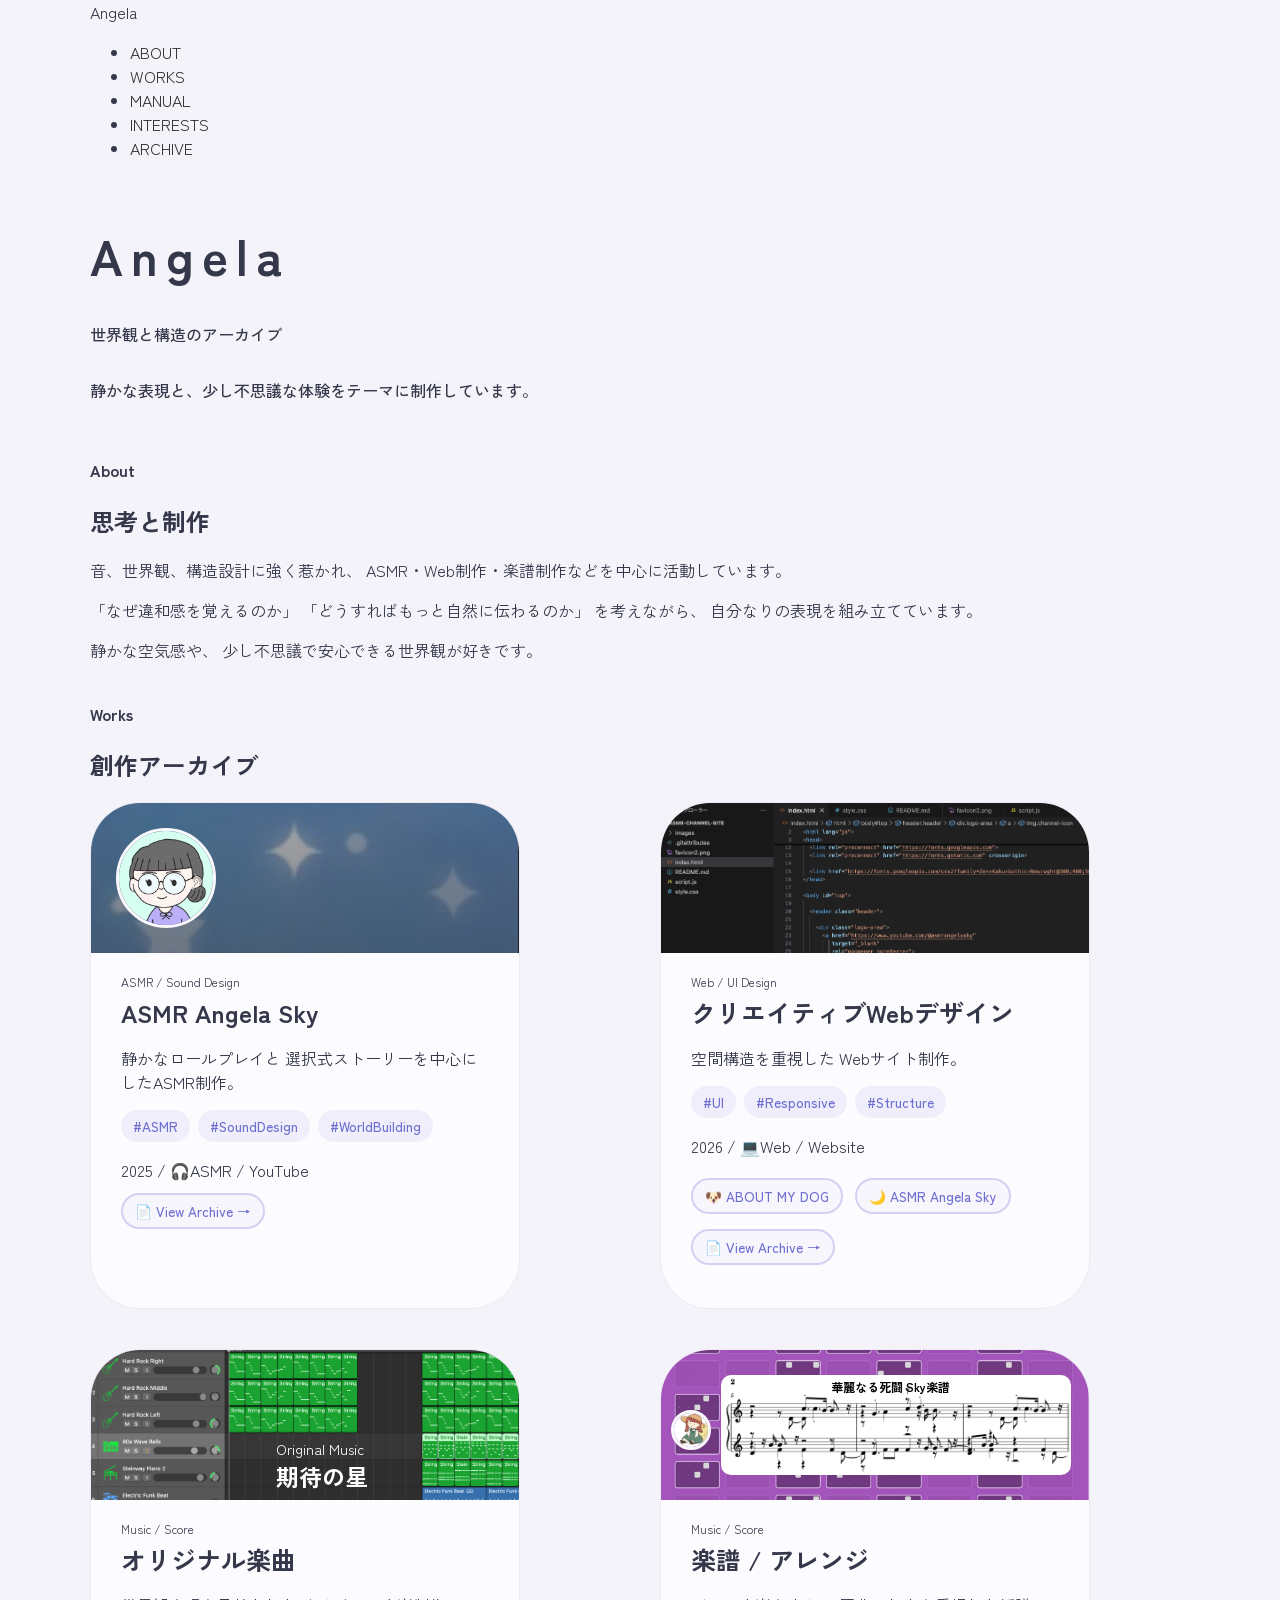
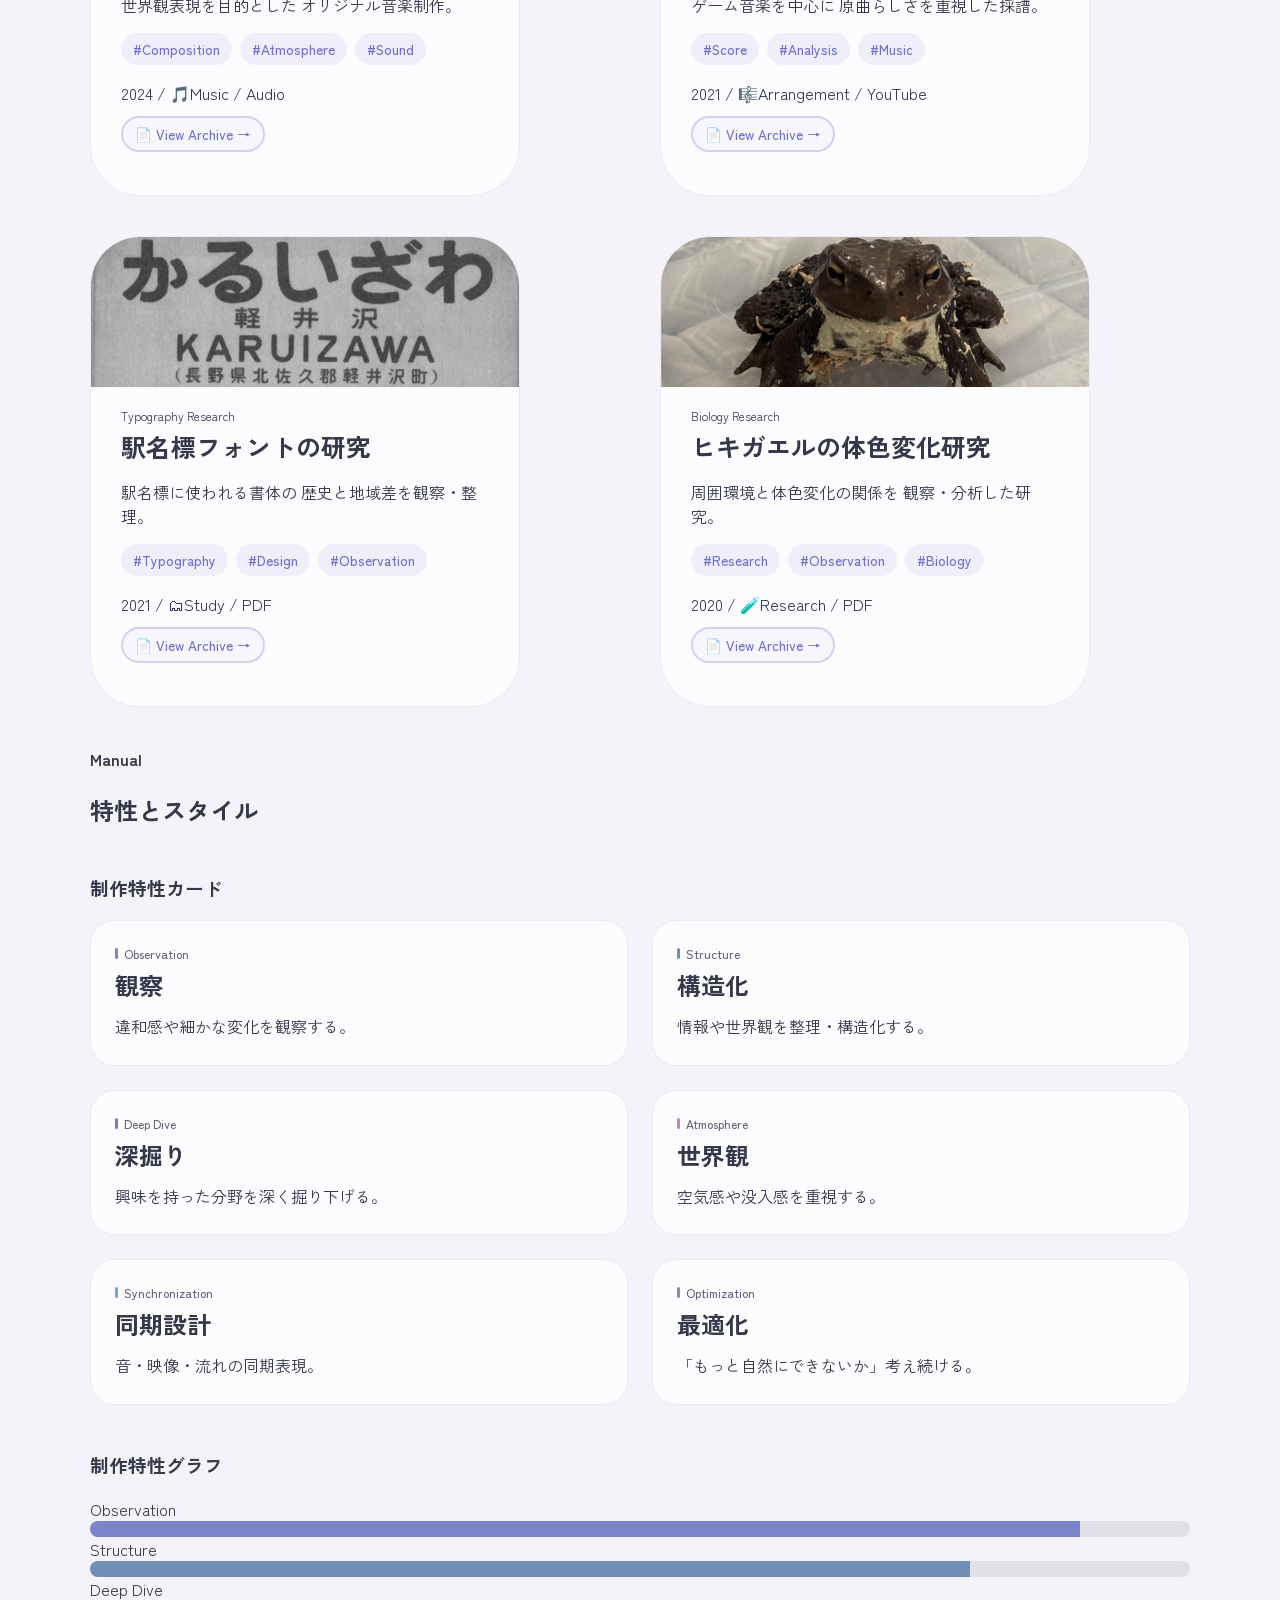
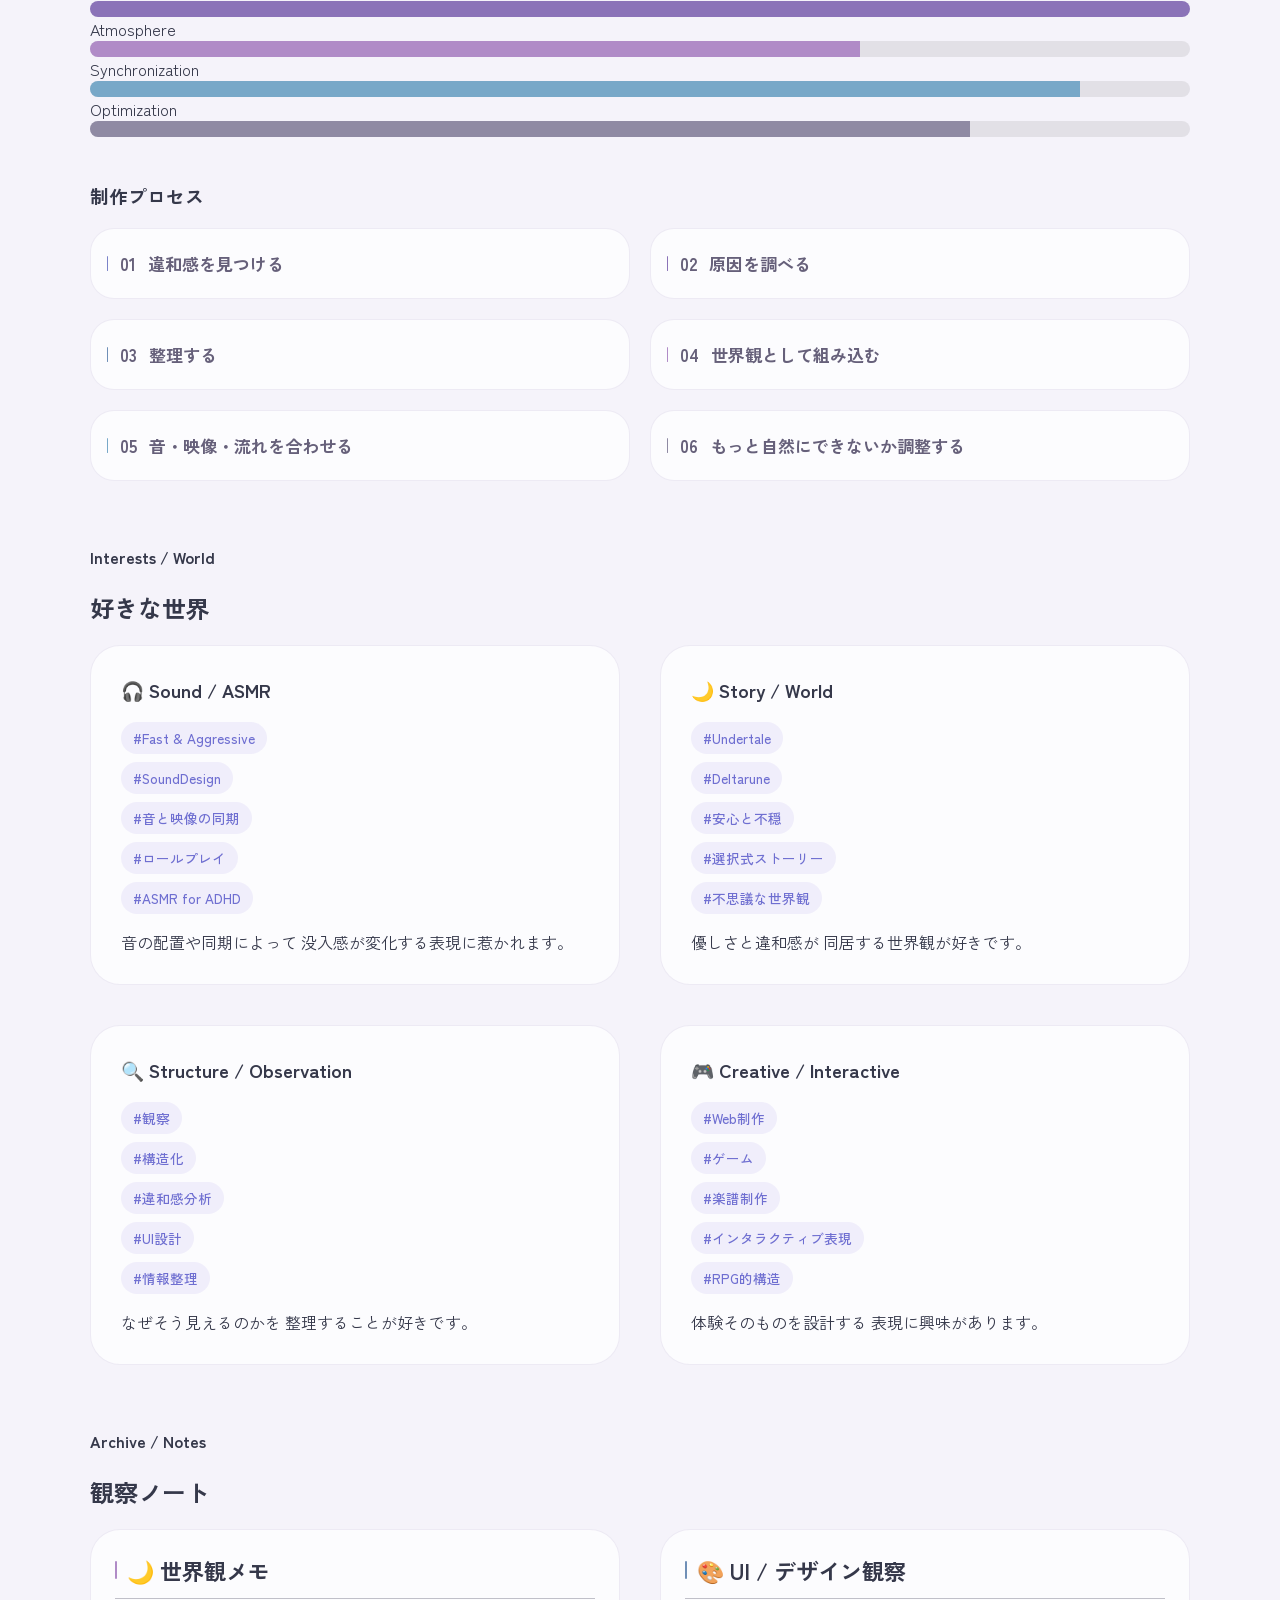
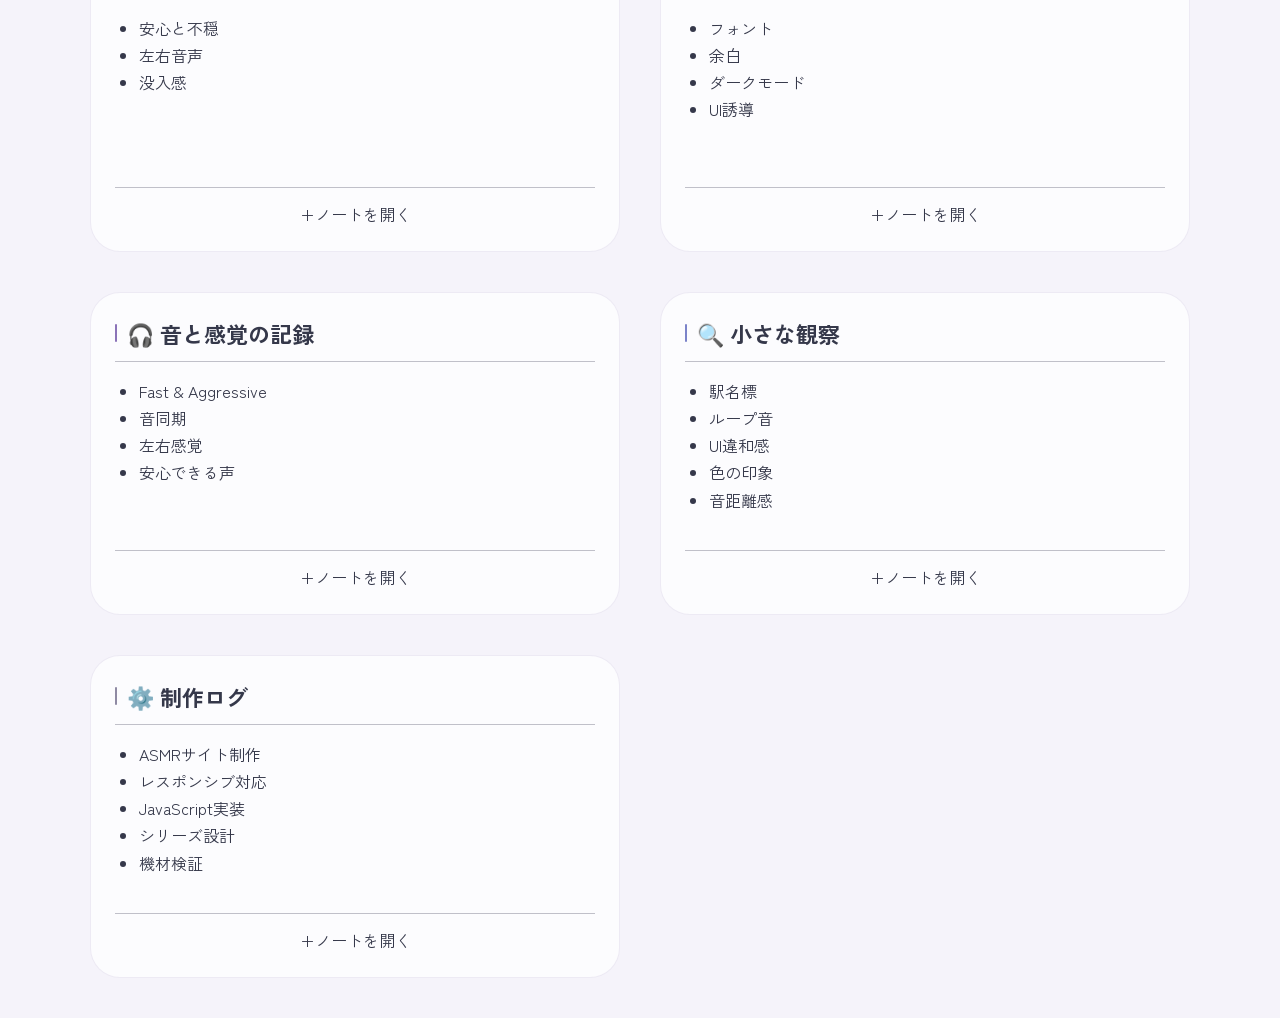
==== commit 38ae6caa: "add notes column" ====
--- a/index.html
+++ b/index.html
@@ -189,7 +189,7 @@
       </div>
     </div>
      <div class="work-card">
-      <img src="images/toad-banner.heic" alt="toad-banner" class="toad">
+      <img src="images/toad-banner.png" alt="toad-banner" class="toad">
       <div class="work-content">
         <p class="work-label">Biology Research</p>
         <h3>ヒキガエルの体色変化研究</h3>
@@ -214,7 +214,7 @@
   <section id="manual" class="manual">
     <h4>Manual</h4>
     <h2>特性とスタイル</h2>
-    <h3>制作特性カード</h3>
+    <h3><br>制作特性カード</h3>
 
     <div class="manual-grid">
       <div class="manual-card">
@@ -433,7 +433,7 @@
     <h2>観察ノート</h2>
 
     <div class="notes-grid">
-
+      <div class="notes-column">
       <div class="note-card">
         <div class="note-title">
           <span class="archive-bar atmosphere"></span>
@@ -464,13 +464,185 @@
         </div>
 
         <button class="note-toggle" type="button">
+           +ノートを開く
+        </button>
+
+      </div>
+      <div class="note-card">
+        <div class="note-title">
+          <span class="archive-bar deep-dive"></span>
+          <h3>🎧 音と感覚の記録</h3>
+        </div>
+
+        <ul class="note-keywords">
+          <li>Fast & Aggressive</li>
+          <li>音同期</li>
+          <li>左右感覚</li>
+          <li>安心できる声</li>
+        </ul>
+
+        <div class="note-detail">
+          <p>
+            Fast & Aggressiveは、<br>
+            刺激だけでなく、音と映像の一体感が生まれやすい。
+          </p>
+
+          <p>
+            音同期は、<br>
+            没入感を生み出す重要な要素である。
+          </p>
+
+          <p>
+            左右感覚は、<br>
+            内面と現実、過去と現在などの表現に応用している。
+          </p>
+          <p>
+            安心できる声は、<br>
+            静かな導き手のような役割を持つ。
+          </p>
+        </div>
+
+        <button class="note-toggle" type="button">
          +ノートを開く
         </button>
 
       </div>
-
-    </div>
-  
+      <div class="note-card">
+        <div class="note-title">
+          <span class="archive-bar optimization"></span>
+          <h3>⚙️ 制作ログ</h3>
+        </div>
+
+        <ul class="note-keywords">
+          <li>ASMRサイト制作</li>
+          <li>レスポンシブ対応</li>
+          <li>JavaScript実装</li>
+          <li>シリーズ設計</li>
+          <li>機材検証</li>
+        </ul>
+
+        <div class="note-detail">
+          <p>
+            ASMRサイト制作では、<br>
+            世界観と情報整理の両立を意識している。
+          </p>
+
+          <p>
+            レスポンシブ対応は、<br>
+            デバイスごとに見やすさを調整する工程である。
+          </p>
+
+          <p>
+            JavaScript実装では、<br>
+            動きによる体験工場を研究している。
+          </p>
+          <p>
+            シリーズ設計では、<br>
+            選択肢や分岐による物語体験を試している。
+          </p>
+          <p>
+            機材検証では、<br>
+            マイクや録音環境による変化を記録している。
+          </p>
+        </div>
+
+        <button class="note-toggle" type="button">
+         +ノートを開く
+        </button>
+
+      </div>
+    </div>
+
+    <div class="notes-column">
+    <div class="note-card">
+        <div class="note-title">
+          <span class="archive-bar structure"></span>
+          <h3>🎨 UI / デザイン観察</h3>
+        </div>
+
+        <ul class="note-keywords">
+          <li>フォント</li>
+          <li>余白</li>
+          <li>ダークモード</li>
+          <li>UI誘導</li>
+        </ul>
+
+        <div class="note-detail">
+          <p>
+            フォントは、<br>
+            作品や世界観の印象を大きく左右する。
+          </p>
+
+          <p>
+            余白は、<br>
+            情報の読みやすさだけでなく、空気感や安心感にも影響する。
+          </p>
+
+          <p>
+            ダークモードについては、<br>
+            夜でも心が落ち着くような、ダークな配色に惹かれる。
+          </p>
+          <p>
+            UI誘導は、<br>
+            ユーザーが自然に次の行動を選べる状態を指している。
+          </p>
+        </div>
+
+        <button class="note-toggle" type="button">
+         +ノートを開く
+        </button>
+
+      </div>
+
+      <div class="note-card">
+        <div class="note-title">
+          <span class="archive-bar observation"></span>
+          <h3>🔍 小さな観察</h3>
+        </div>
+
+        <ul class="note-keywords">
+          <li>駅名標</li>
+          <li>ループ音</li>
+          <li>UI違和感</li>
+          <li>色の印象</li>
+          <li>音距離感</li>
+        </ul>
+
+        <div class="note-detail">
+          <p>
+            駅名標は、<br>
+            地域ごとの書体やデザインの違いが面白い。
+          </p>
+
+          <p>
+            ループ音は、<br>
+            どこでつながっているかわからない自然さに惹かれる。
+          </p>
+
+          <p>
+            UI違和感は、<br>
+            「なぜ使いにくいのか」を考えるきっかけになる。
+          </p>
+          <p>
+            色の印象は、<br>
+            同じ色でも組み合わせによって大きく変化する。
+          </p>
+          <p>
+            音距離感は、<br>
+            録音やASMRの没入感に大きく影響する。
+          </p>
+        </div>
+
+        <button class="note-toggle" type="button">
+         +ノートを開く
+        </button>
+
+      </div>
+      </div>
+
+      </div>
+
+    </div>
   </section>
 
   </main>
--- a/style.css
+++ b/style.css
@@ -462,6 +462,13 @@
     display: grid;
     grid-template-columns: repeat(2, 1fr);
     gap: 40px;
+    align-items: start;
+}
+
+.notes-column {
+    display: flex;
+    flex-direction: column;
+    gap: 40px;
 }
 
 .note-card {
@@ -469,6 +476,20 @@
     border: 1px solid rgba(120,110,170,0.12);
     border-radius: 30px;
     padding: 24px;
+
+    display: flex;
+    flex-direction: column;
+    width: 100%;
+
+    align-self: start;
+}
+
+.note-open {
+    margin-top: auto;
+}
+
+.note-keywords {
+    min-height: 140px;
 }
 
 .note-title {
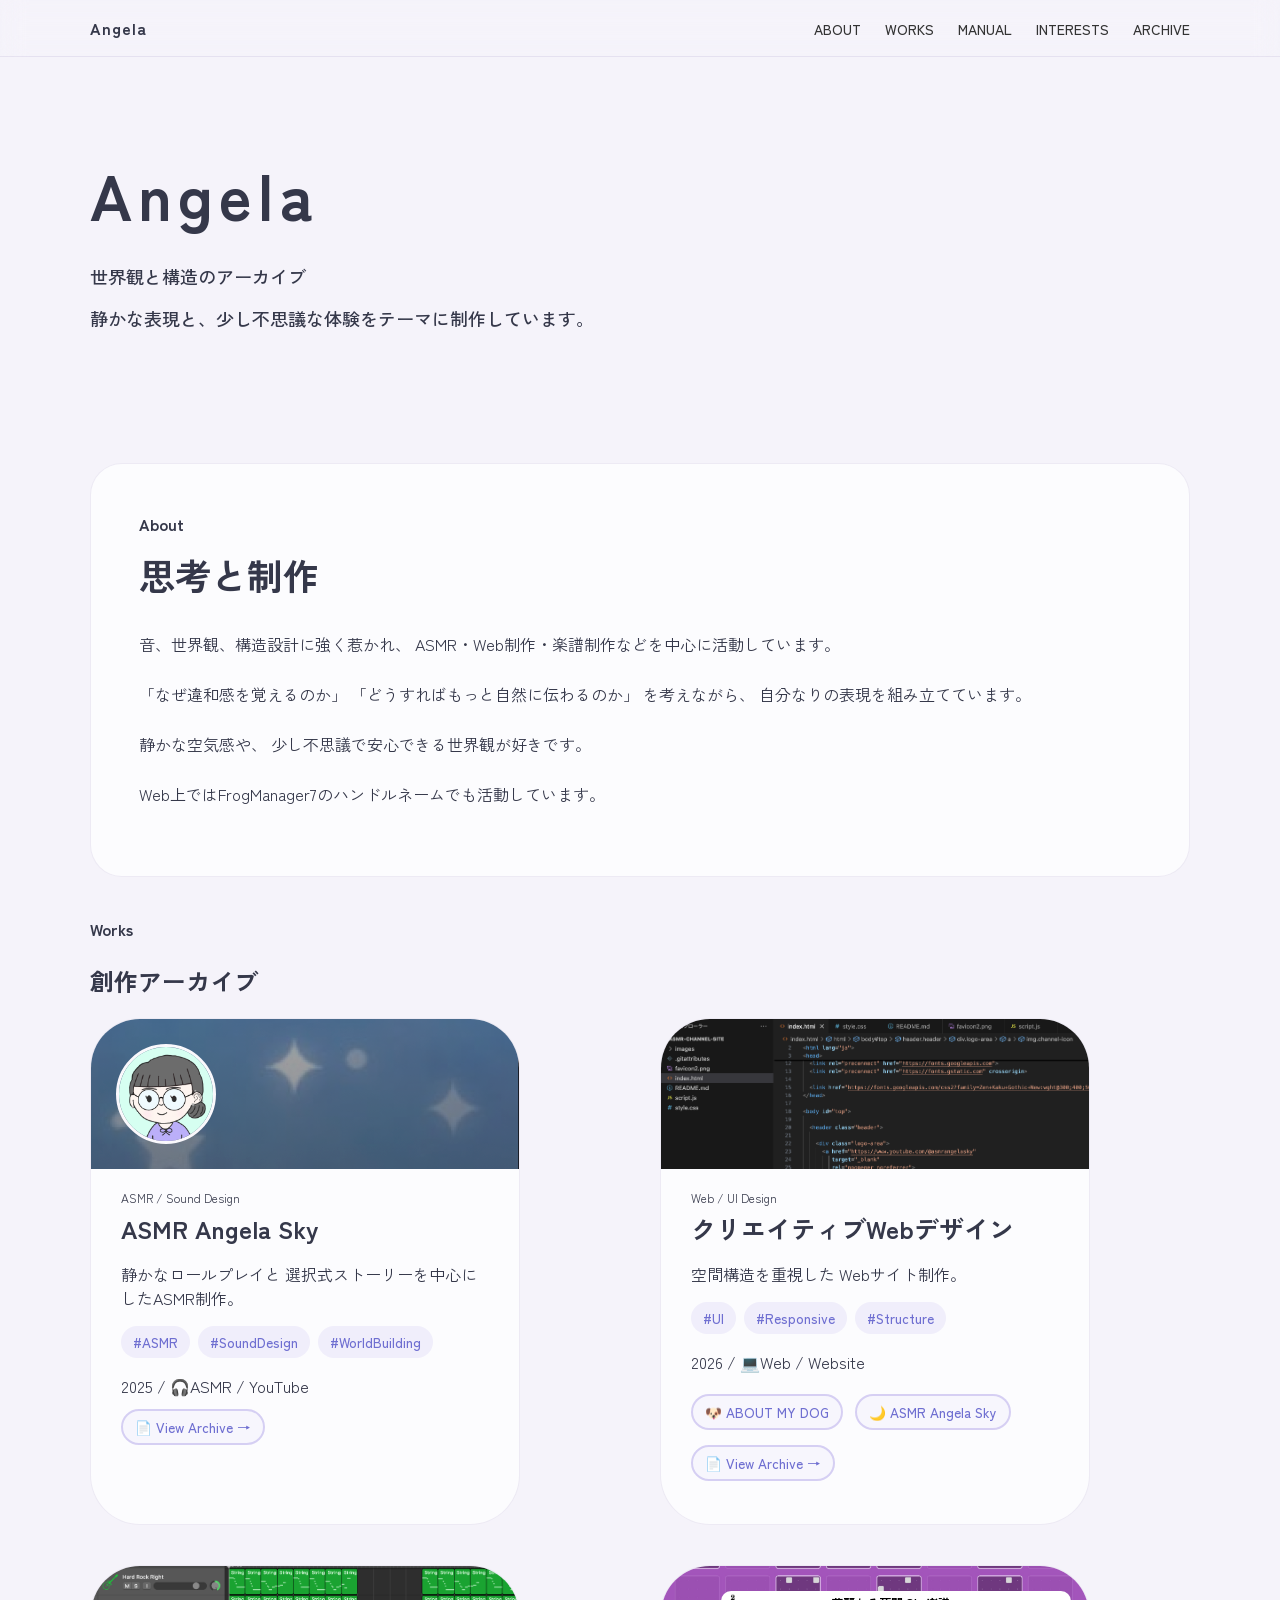
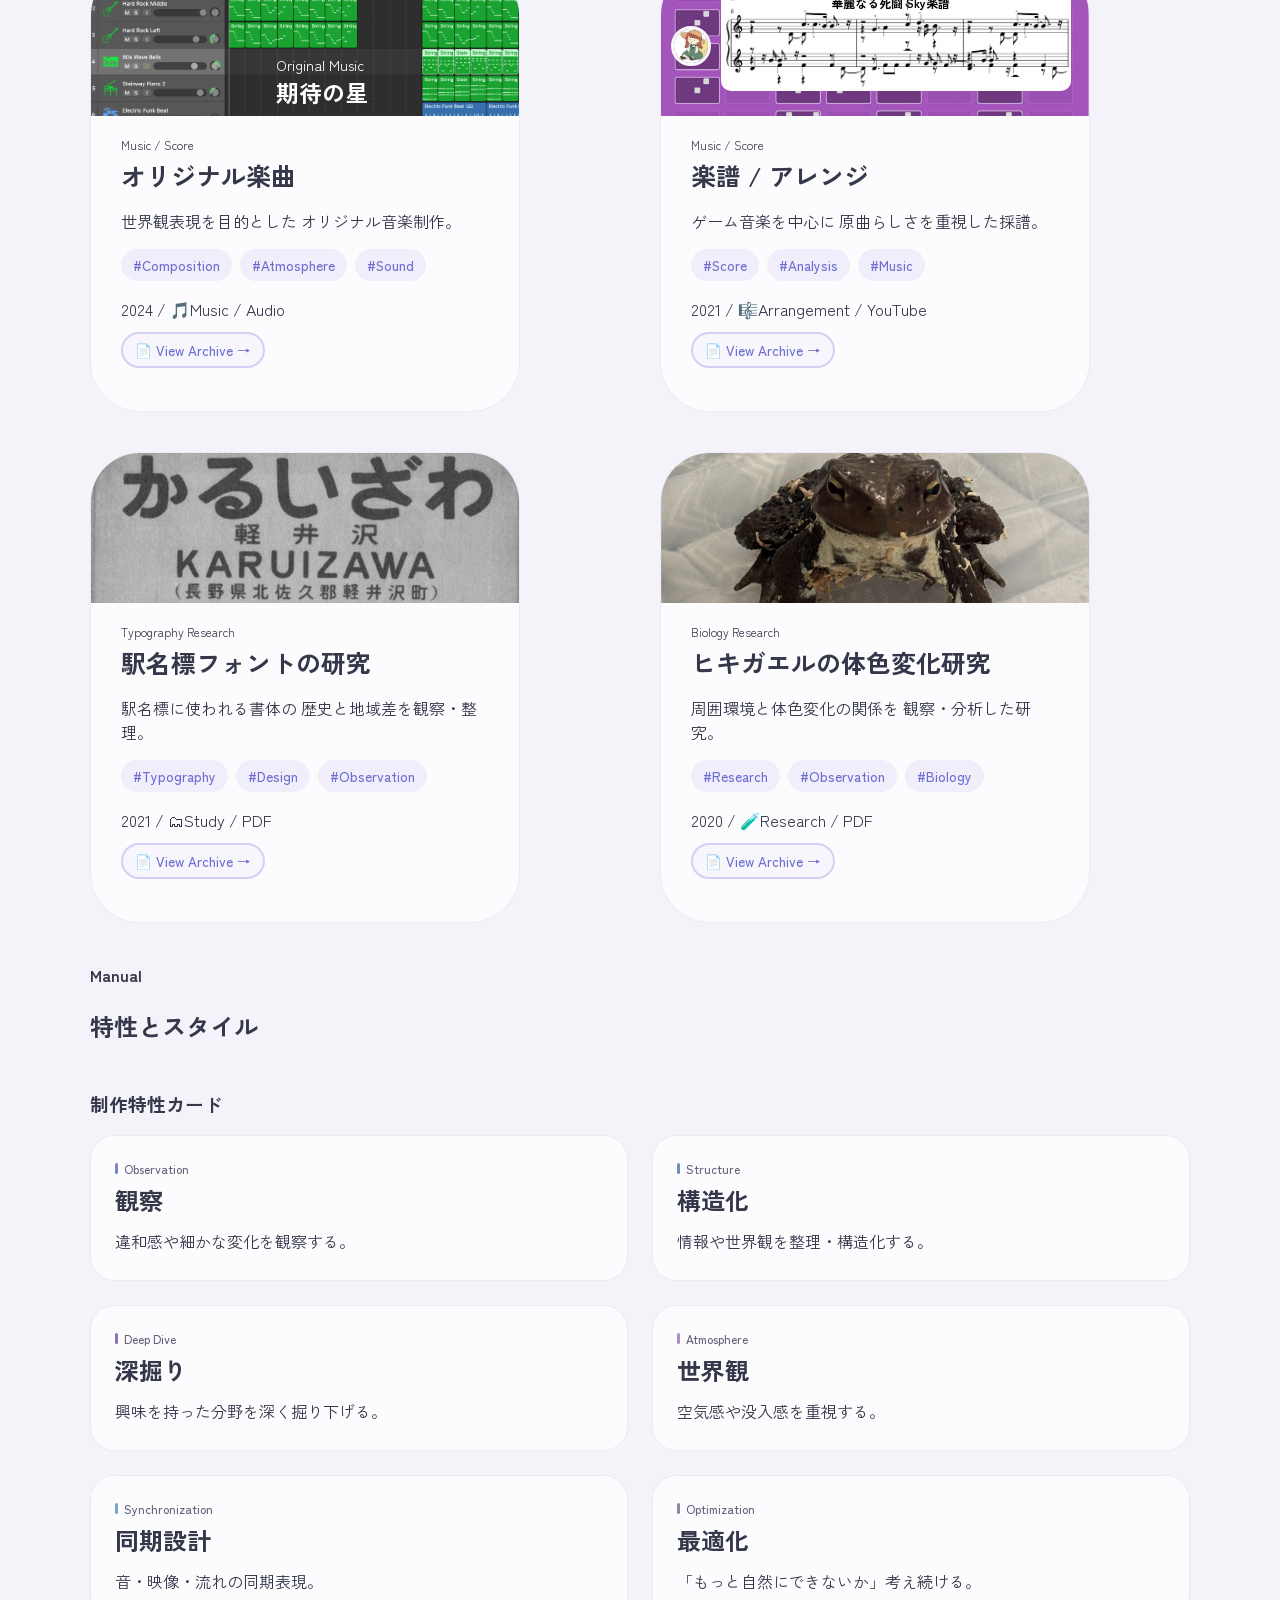
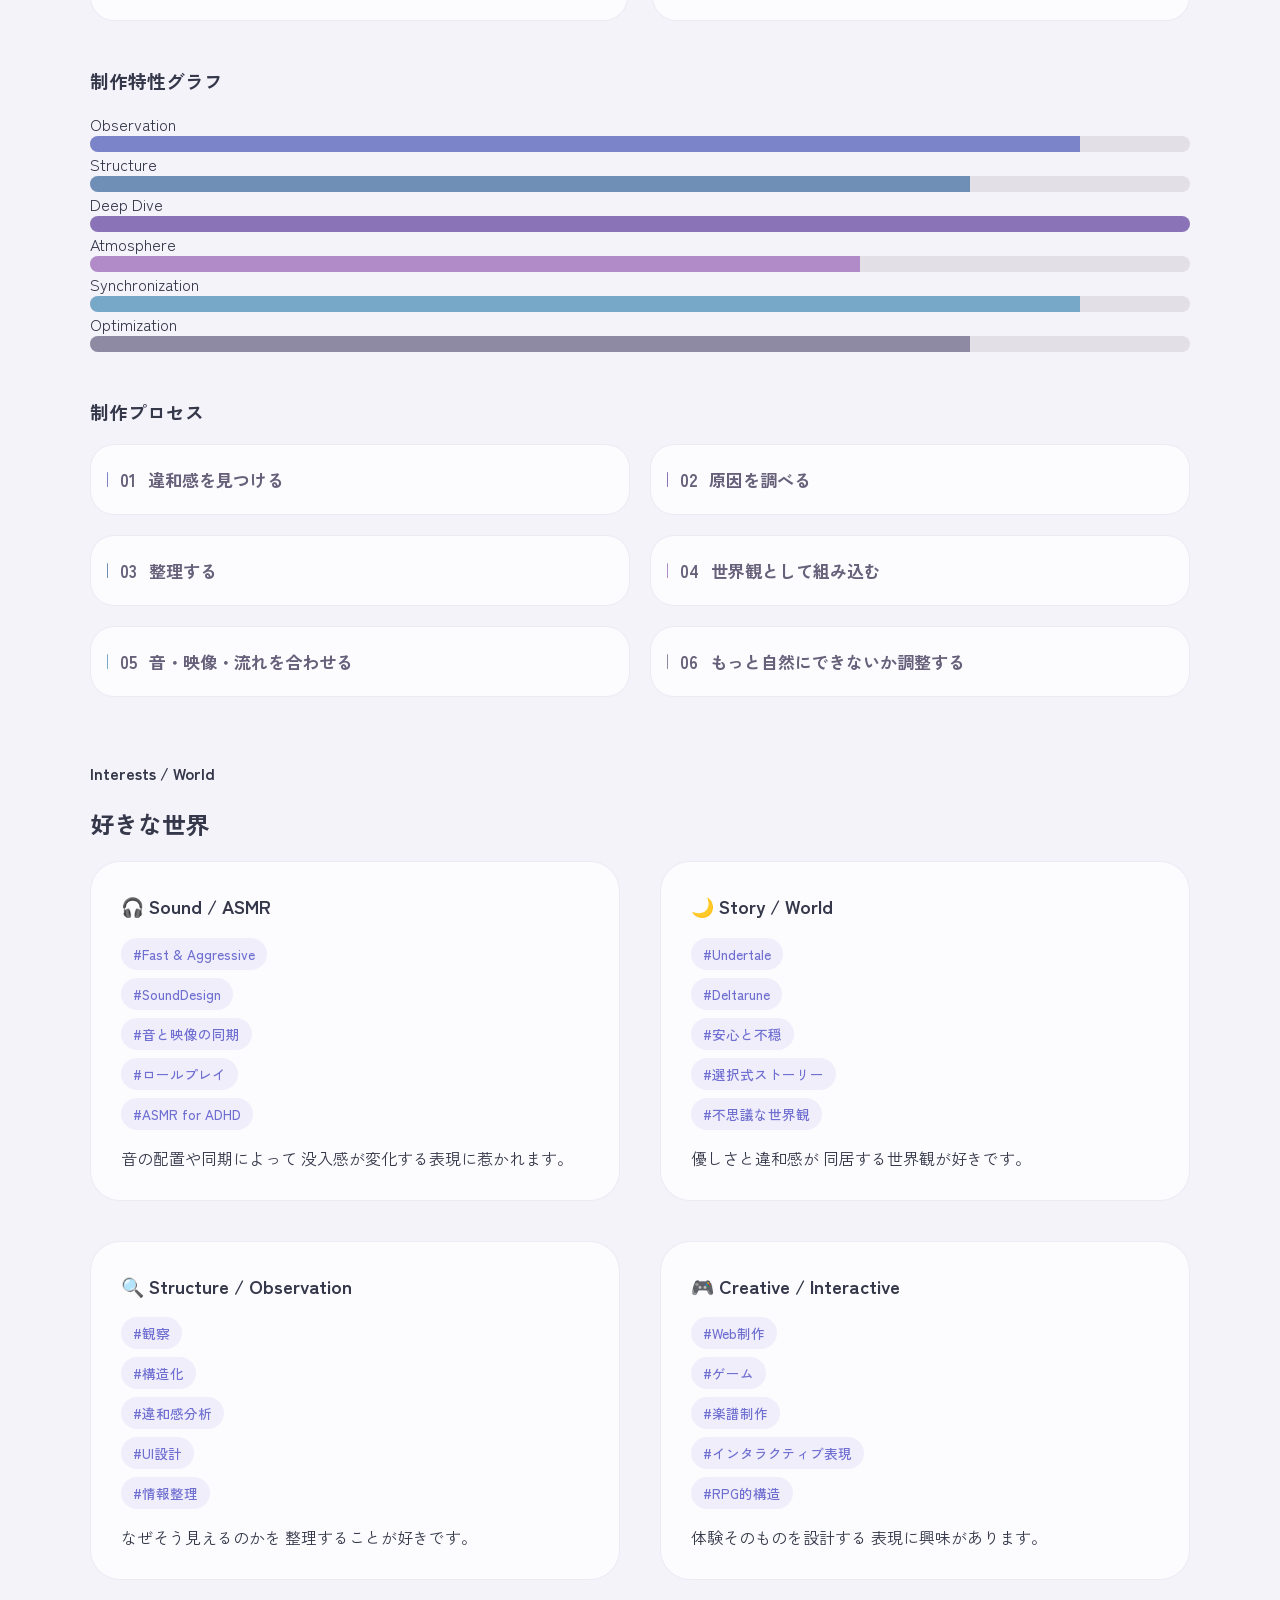
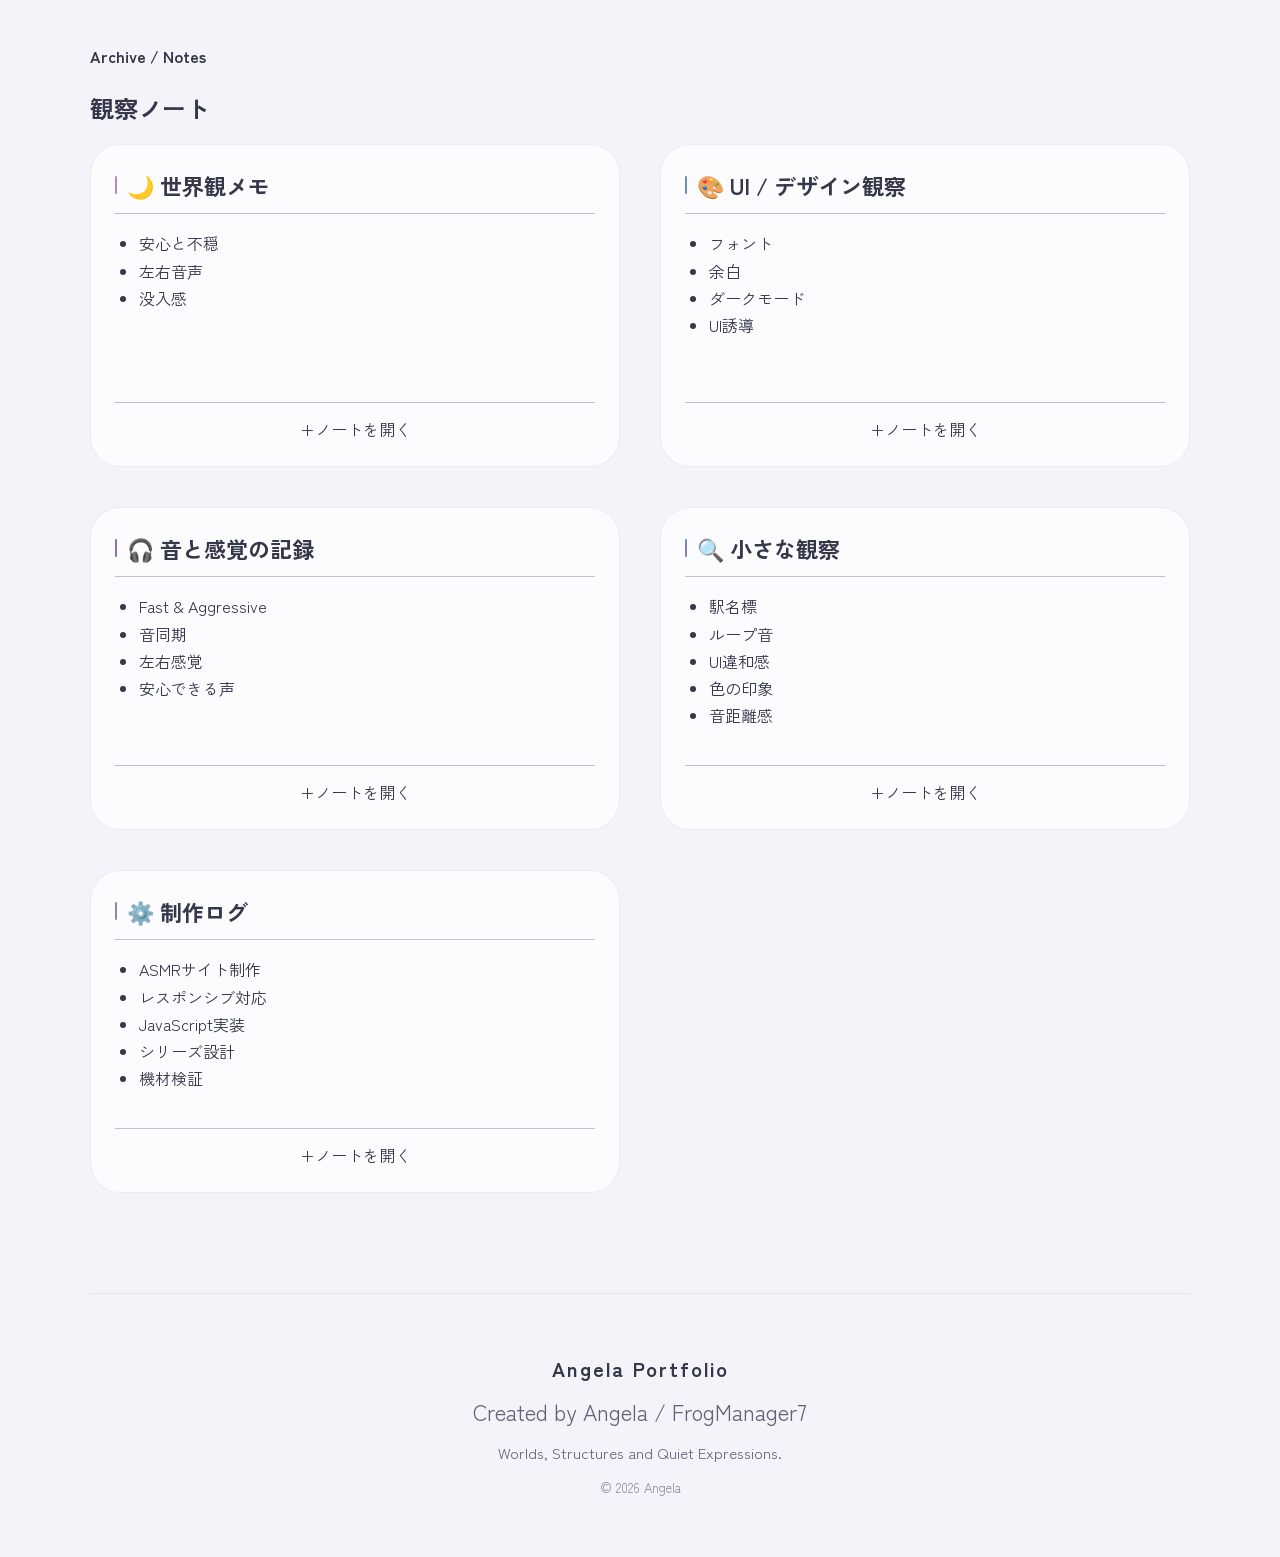
==== commit 88177765: "add header footer" ====
--- a/index.html
+++ b/index.html
@@ -52,6 +52,7 @@
       音、世界観、構造設計に強く惹かれ、
       ASMR・Web制作・楽譜制作などを中心に活動しています。
     </p>
+  
     <p>
       「なぜ違和感を覚えるのか」
       「どうすればもっと自然に伝わるのか」
@@ -61,6 +62,9 @@
     <p>
       静かな空気感や、
       少し不思議で安心できる世界観が好きです。
+    </p>
+    <p>
+      Web上ではFrogManager7のハンドルネームでも活動しています。
     </p>
   </section>
 
@@ -644,6 +648,12 @@
 
     </div>
   </section>
+  <footer>
+    <p>Angela Portfolio</p>
+    <p>Created by Angela / FrogManager7</p>
+    <p>Worlds, Structures and Quiet Expressions.</p>
+    <p>© 2026 Angela</p>
+  </footer>
 
   </main>
   <script src="script.js"></script>
--- a/style.css
+++ b/style.css
@@ -44,26 +44,91 @@
     margin-bottom: 40px;
 }
 
+header {
+    position: sticky;
+    top: 0;
+    z-index: 1000;
+
+    background: rgba(245,243,250,0/85);
+    backdrop-filter:blur(12px);
+
+    border-bottom: 1px solid rgba(120,110,170,0.12);
+}
+
+header .container {
+    display: flex;
+    justify-content: space-between;
+    align-items: center;
+
+    padding: 16px 0;
+}
+
+.logo {
+    font-weight: 700;
+    letter-spacing: 1px;
+}
+
+nav ul {
+    display: flex;
+    gap: 24px;
+    list-style: none;
+    margin: 0;
+    padding: 0;
+}
+
+nav a {
+    text-decoration: none;
+    color: #35384a;
+    font-size: 14px;
+    font-weight: 500;
+}
+
 .hero {
     display: flex;
     flex-direction: column;
     align-items: flex-start;
+
+    padding: 90px 0 80px;
 }
 
 
 .hero h1{
-    font-size: 50px;
+    font-size: 64px;
     font-weight: 700;
-    letter-spacing: 8px;
-    margin-bottom: 16px;
+    letter-spacing: 6px;
+    margin: 0 0 20px;
 }
 
 .hero p {
     font-weight: 500;
+    font-size: 18px;
+    line-height: 1.9;
+    margin: 0 0 8px;
 }
 
 .hero-text p {
     margin-bottom: 30px;
+}
+
+.about {
+    background: rgba(255,255,255,0.72);
+    border: 1px solid rgba(120,110,170,0.12);
+    border-radius: 32px;
+    padding: 48px;
+}
+
+.about h4 {
+    margin: 0 0 12px;
+}
+
+.about h2 {
+    margin: 0 0 28px;
+    font-size: 36px;
+}
+
+.about p {
+    line-height: 2;
+    margin: 0 0 18px;
 }
 
 .works-grid {
@@ -551,6 +616,46 @@
     display: inline-block;
 }
 
+footer {
+    margin-top: 100px;
+    padding: 60px 20px;
+
+    text-align: center;
+
+    border-top: 1px solid rgba(120,110,170,0.12);
+
+    color: #66607a;
+}
+
+footer p {
+    margin: 0;
+}
+
+footer p:first-child {
+    font-size: 20px;
+    font-weight:700;
+    letter-spacing:2px;
+
+    color: #35384a;
+
+    margin-bottom: 12px;
+}
+
+footer p:nth-child(2) {
+    font-size: 22px;
+    margin-bottom: 15px;
+}
+
+footer p:last-child {
+    font-size: 13px;
+    color: #8f8aa3;
+}
+
+footer p:nth-child(3) {
+    font-size: 15px;
+    margin-bottom: 15px;
+}
+
 .top-wrapper {
     display: flex;
     gap: 40px;
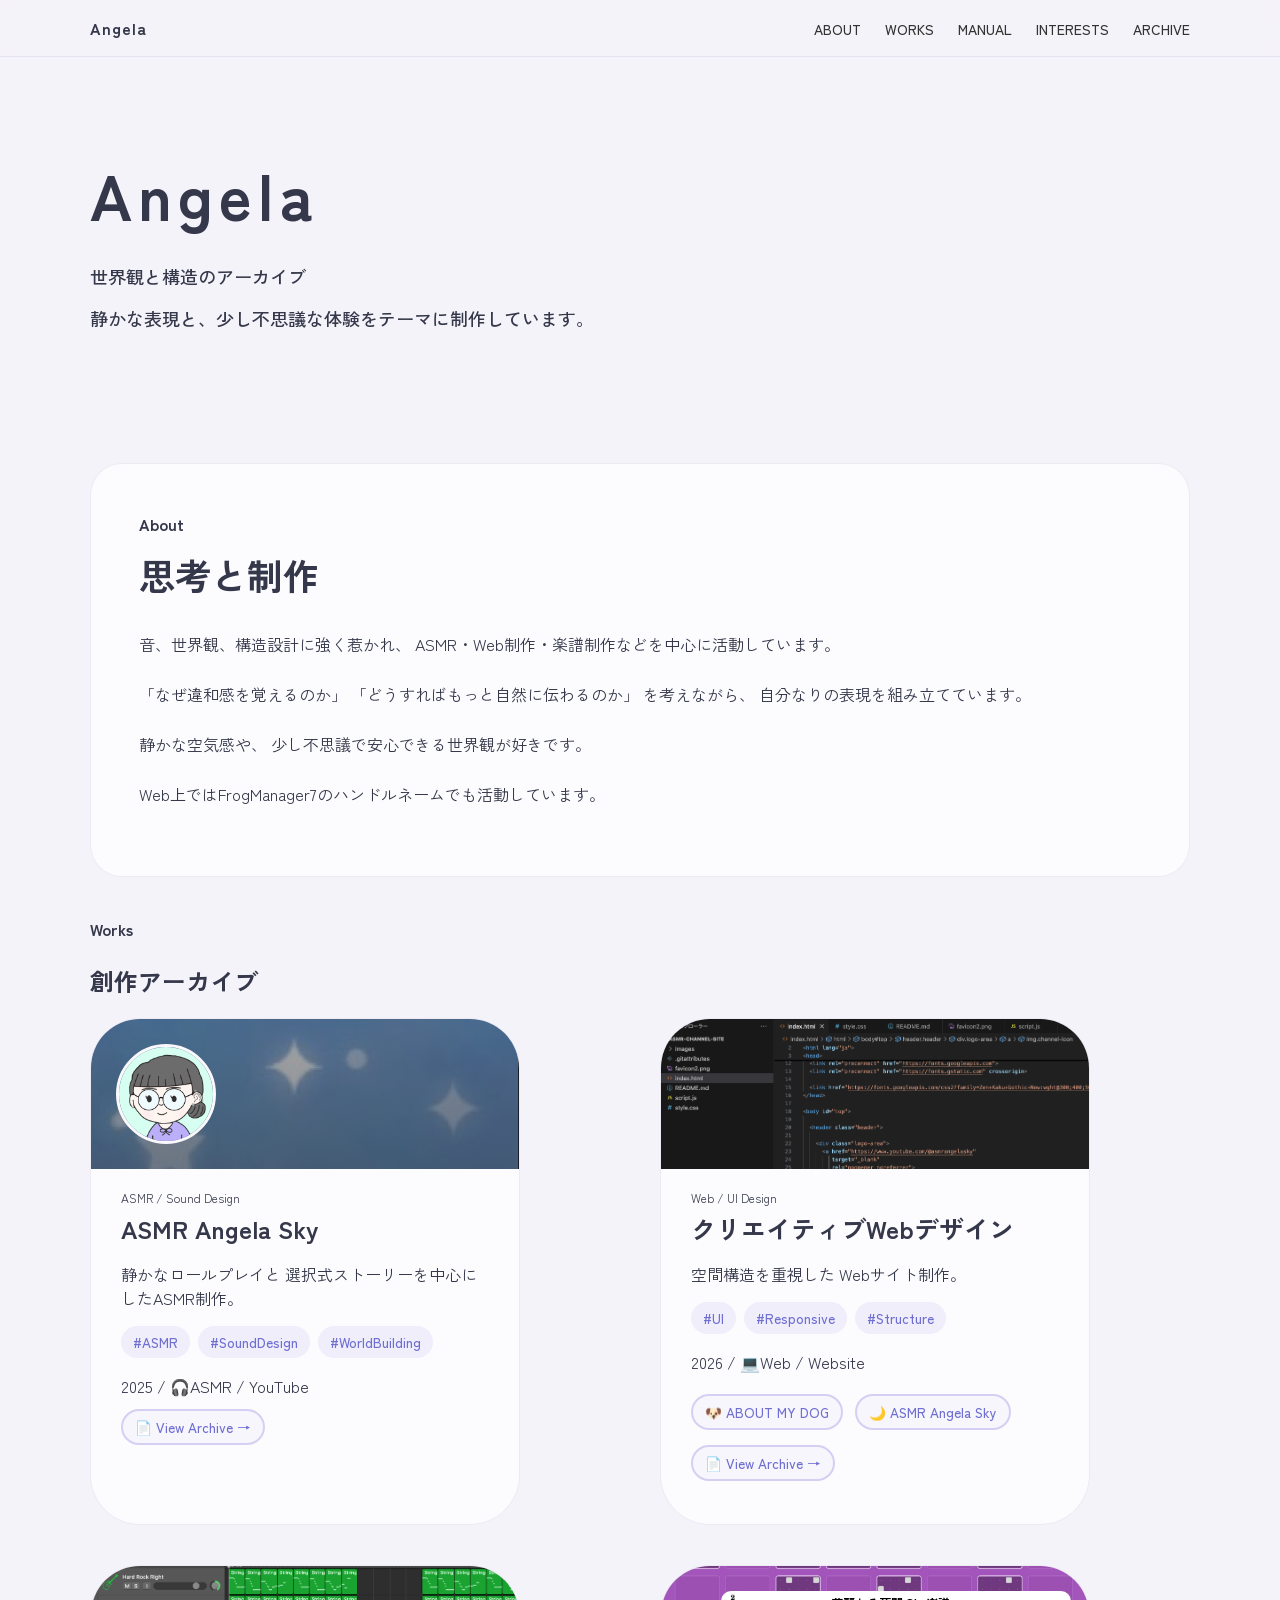
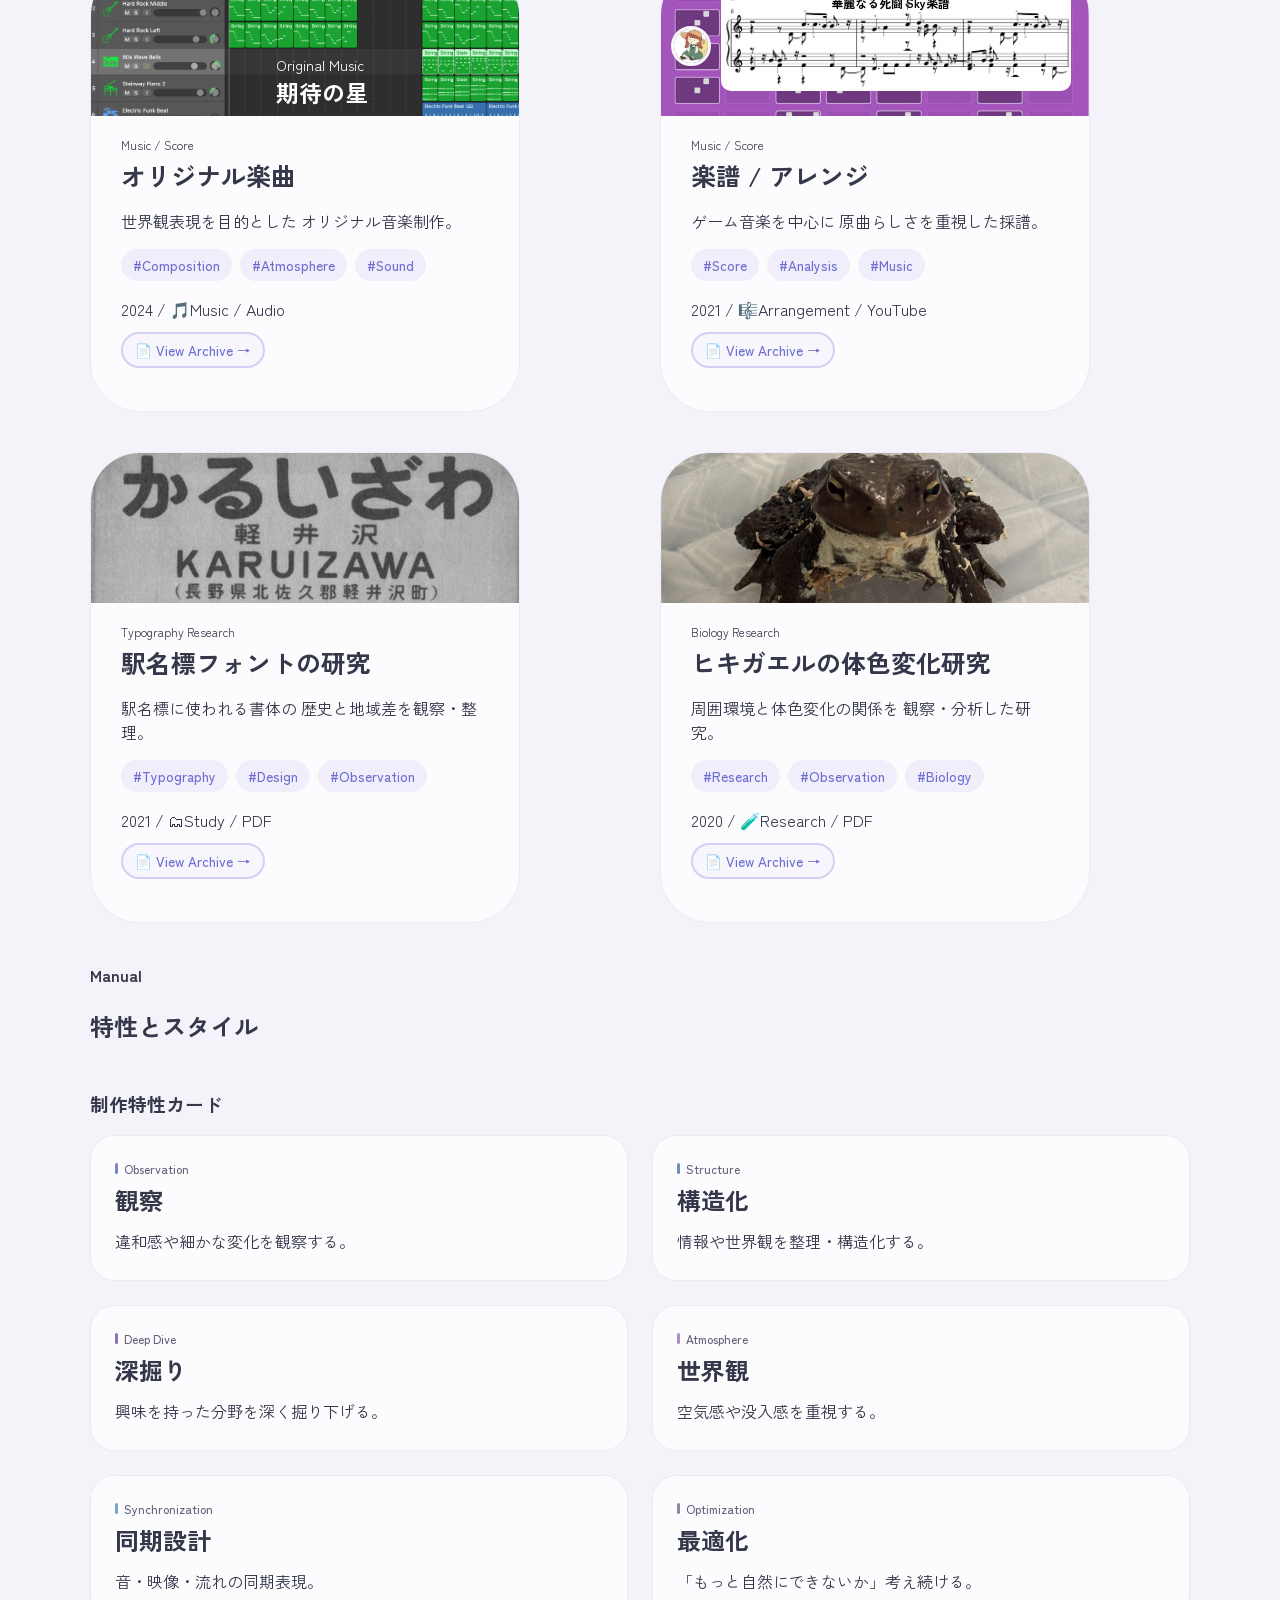
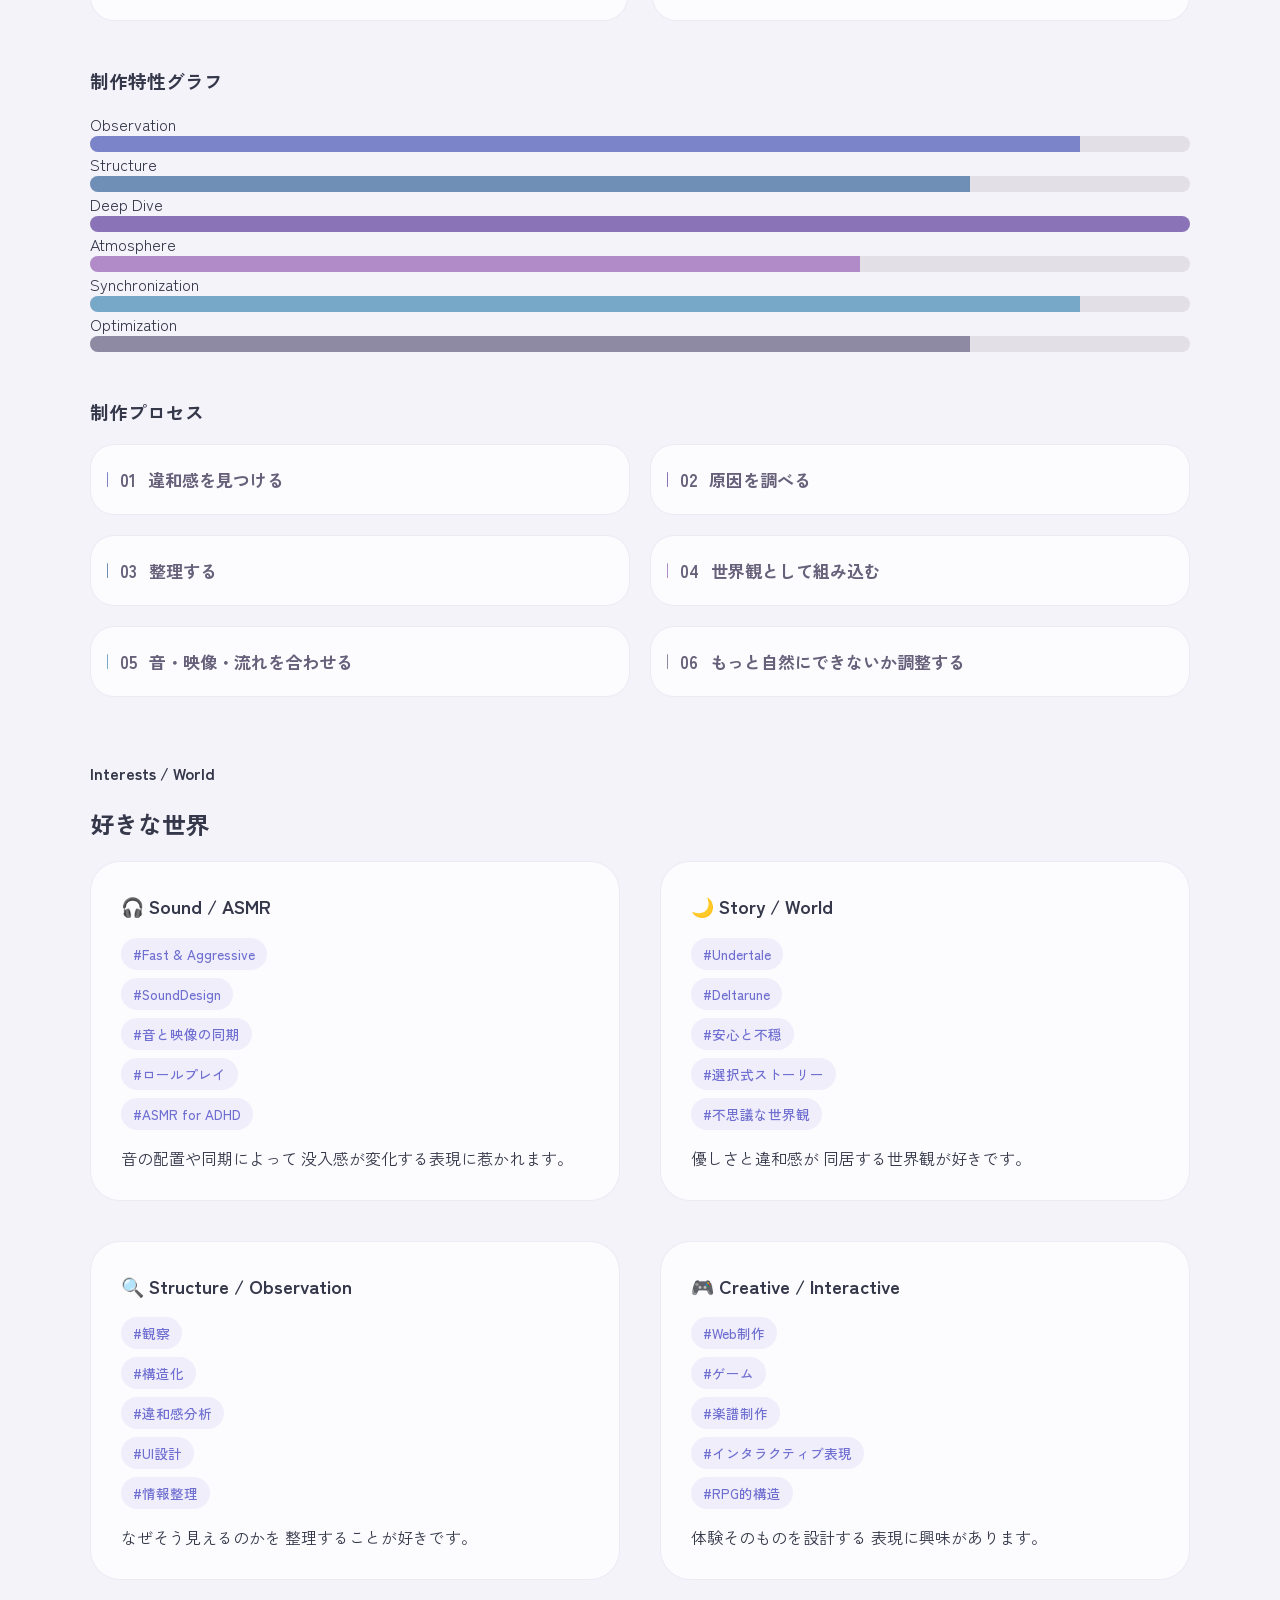
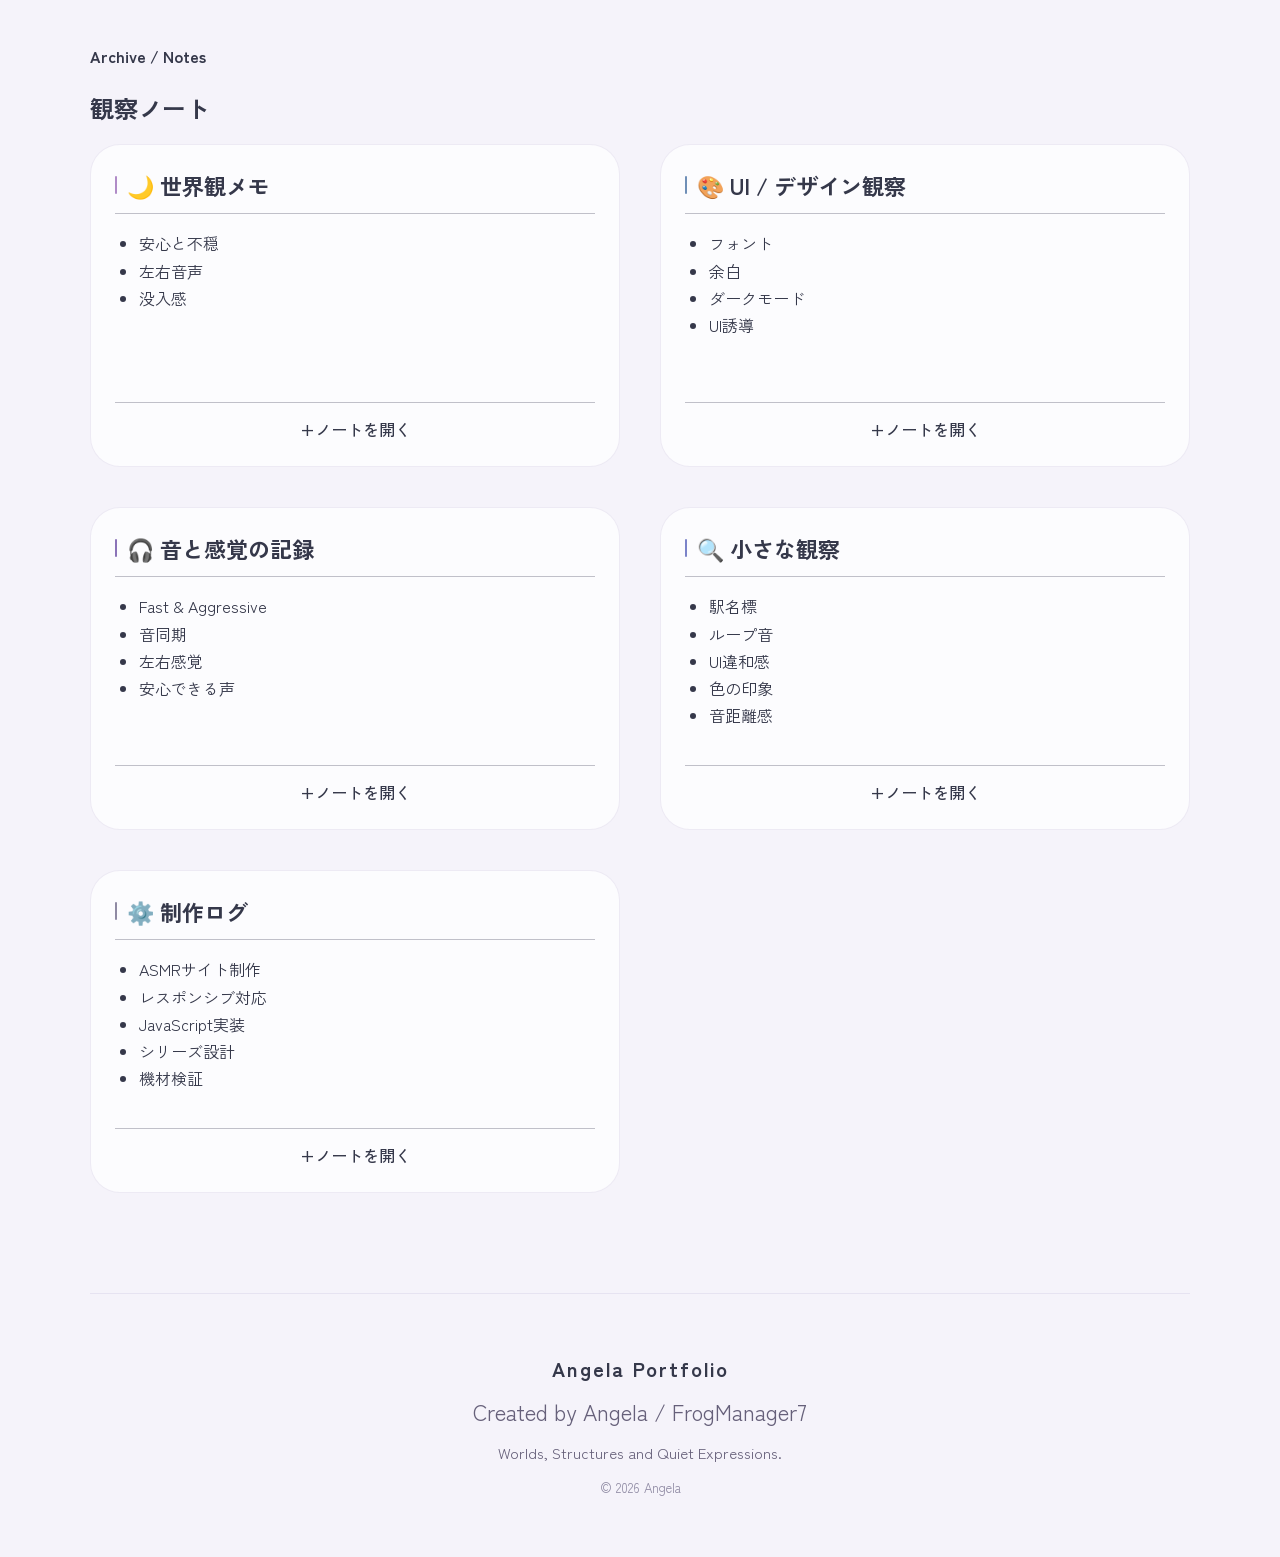
==== commit fcbf5844: "add hamburger menu" ====
--- a/index.html
+++ b/index.html
@@ -23,8 +23,8 @@
     <div class="logo">
       Angela
     </div>
-
-    <nav>
+    <button class="menu-button">☰</button>
+    <nav class="nav-menu">
       <ul>
         <li><a href="#about">ABOUT</a></li>
         <li><a href="#works">WORKS</a></li>
--- a/style.css
+++ b/style.css
@@ -49,7 +49,7 @@
     top: 0;
     z-index: 1000;
 
-    background: rgba(245,243,250,0/85);
+    background: rgba(245,243,250,0.85);
     backdrop-filter:blur(12px);
 
     border-bottom: 1px solid rgba(120,110,170,0.12);
@@ -74,6 +74,15 @@
     list-style: none;
     margin: 0;
     padding: 0;
+}
+
+.menu-button {
+    display: none;
+    background: transparent;
+    border: none;
+    font-size: 28px;
+    cursor: pointer;
+    color: #35384a;
 }
 
 nav a {
@@ -605,7 +614,7 @@
     background: transparent;
     color: #35384a;
     font: inherit;
-    font-weight: 500px;
+    font-weight: 500;
     cursor: pointer; 
 }
 
@@ -895,110 +904,56 @@
     font-size: 50px
 }
 
-@media (max-width: 1270px) {
-    .top-wrapper {
-      flex-direction: column;
-      width: 100%;
+@media (max-width: 985px) {
+ .works-grid,
+ .manual-grid,
+ .manual-process-section,
+ .interests-grid,
+ .notes-grid {
+    grid-template-columns: 1fr;
+ }
+    
+}
+
+@media (max-width: 600px) {
+  header .container {
+    position: relative;
+  }
+
+  .menu-button {
+    display: block;
+  }
+
+  .nav-menu {
+    display: none;
+    position: absolute;
+    top: 60px;
+    right: 0;
+
+    background: rgba(255,255,255,0.95);
+    border: 1px solid rgba(120,110,170,0.12);
+    border-radius: 20px;
+    padding: 20px;
     }
 
-    .left-column,
-    .right-column {
-        width: 100%;
-        flex: none;
+   .nav-menu.open {
+        display:block;
     }
 
-    .right-column {
-        margin-top: 0;
+    .nav-menu ul {
+        flex-direction: column;
+        gap: 14px;
     }
 
-    .dog-image {
-        max-width: 360px;
-    }
-
-    .personality-card {
-        flex-wrap: wrap;
-    }
-
-    .personality-item {
-        flex: 1 1 40%;
-    }
-
-    .comment-card {
-        padding: 16px;
-    }
-
-    .comment-card p {
-        font-size: 15px;
-    }
-    
-}
-
-@media (max-width: 600px) {
-    .header {
-        flex-direction: column;
-        gap: 12px;
-    }
-
-    nav {
-        flex-wrap: wrap;
-        justify-content: center;
-        gap: 8px;
-    }
-
-    nav a {
-        font-size: 13px;
-    }
-
-    .hero-text h1 {
-        font-size: 34px;
-        letter-spacing: 4px;
-    }
-
-    .top-wrapper {
-        gap: 20px;
-    }
-
-    .name-card span {
-        font-size: 36px;
-    }
-
-    .profile-row,
-    .hobby-row {
-        flex-direction: column;
-        gap: 8px;
-    }
-
-    .label {
-        width: auto;
-        border-right: none;
-        padding-right: 0;
-    }
-
-    .value {
-        padding-left: 0px;
-    }
-
-    .personality-card {
-        flex-direction: column;
-    }
-
-    .back-button {
-        width: 48px;
-        height: 48px;
-        right: 16px;
-        bottom: 16px;
-    }
-    
-    .comment-card {
-        padding: 14px;
-    }
-
-    .comment-card p {
-        font-size: 15px;
-        line-height: 1.8;
-    }
-
-    .footer p {
-        line-height: 1.6;
-    }
+  .hero h1 {
+    font-size: 42px;
+  }
+
+  .hero p {
+    font-size: 16px;
+  }
+
+  .container{
+    width: 92%;
+  }
 }
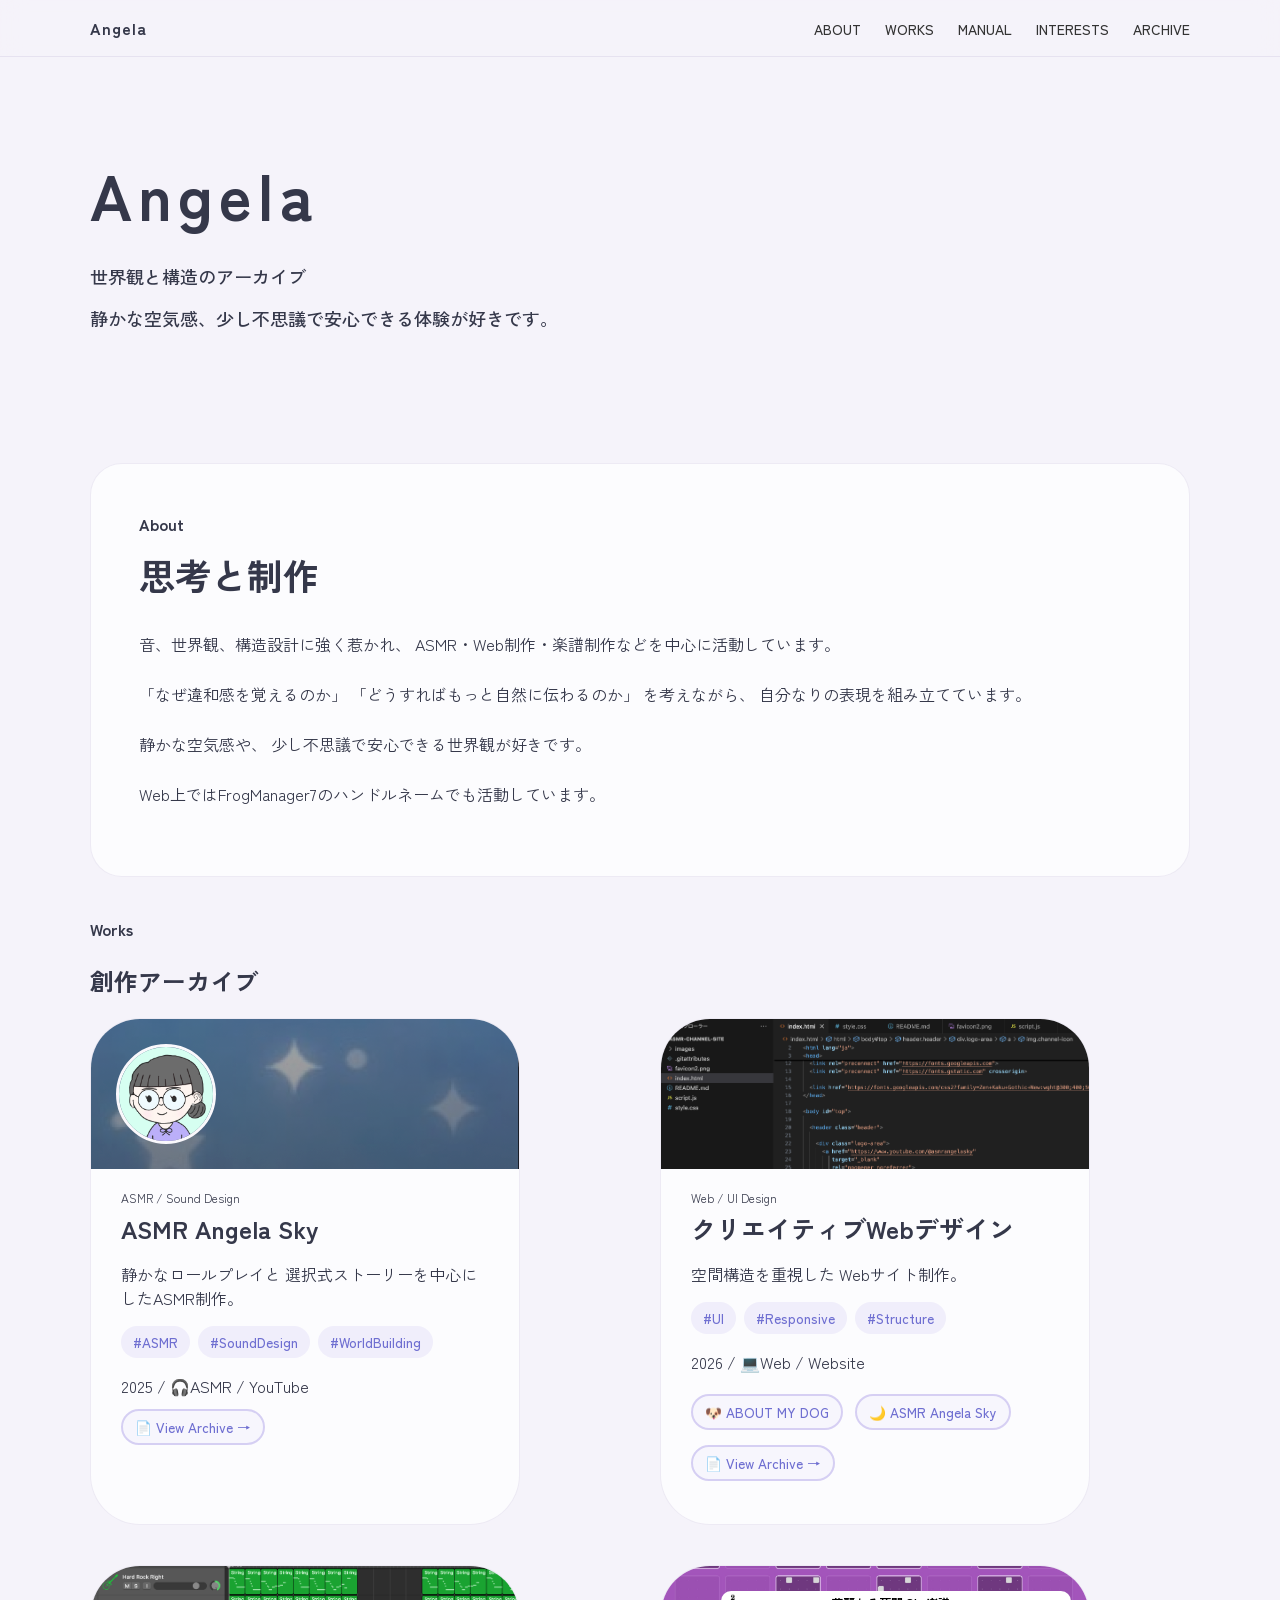
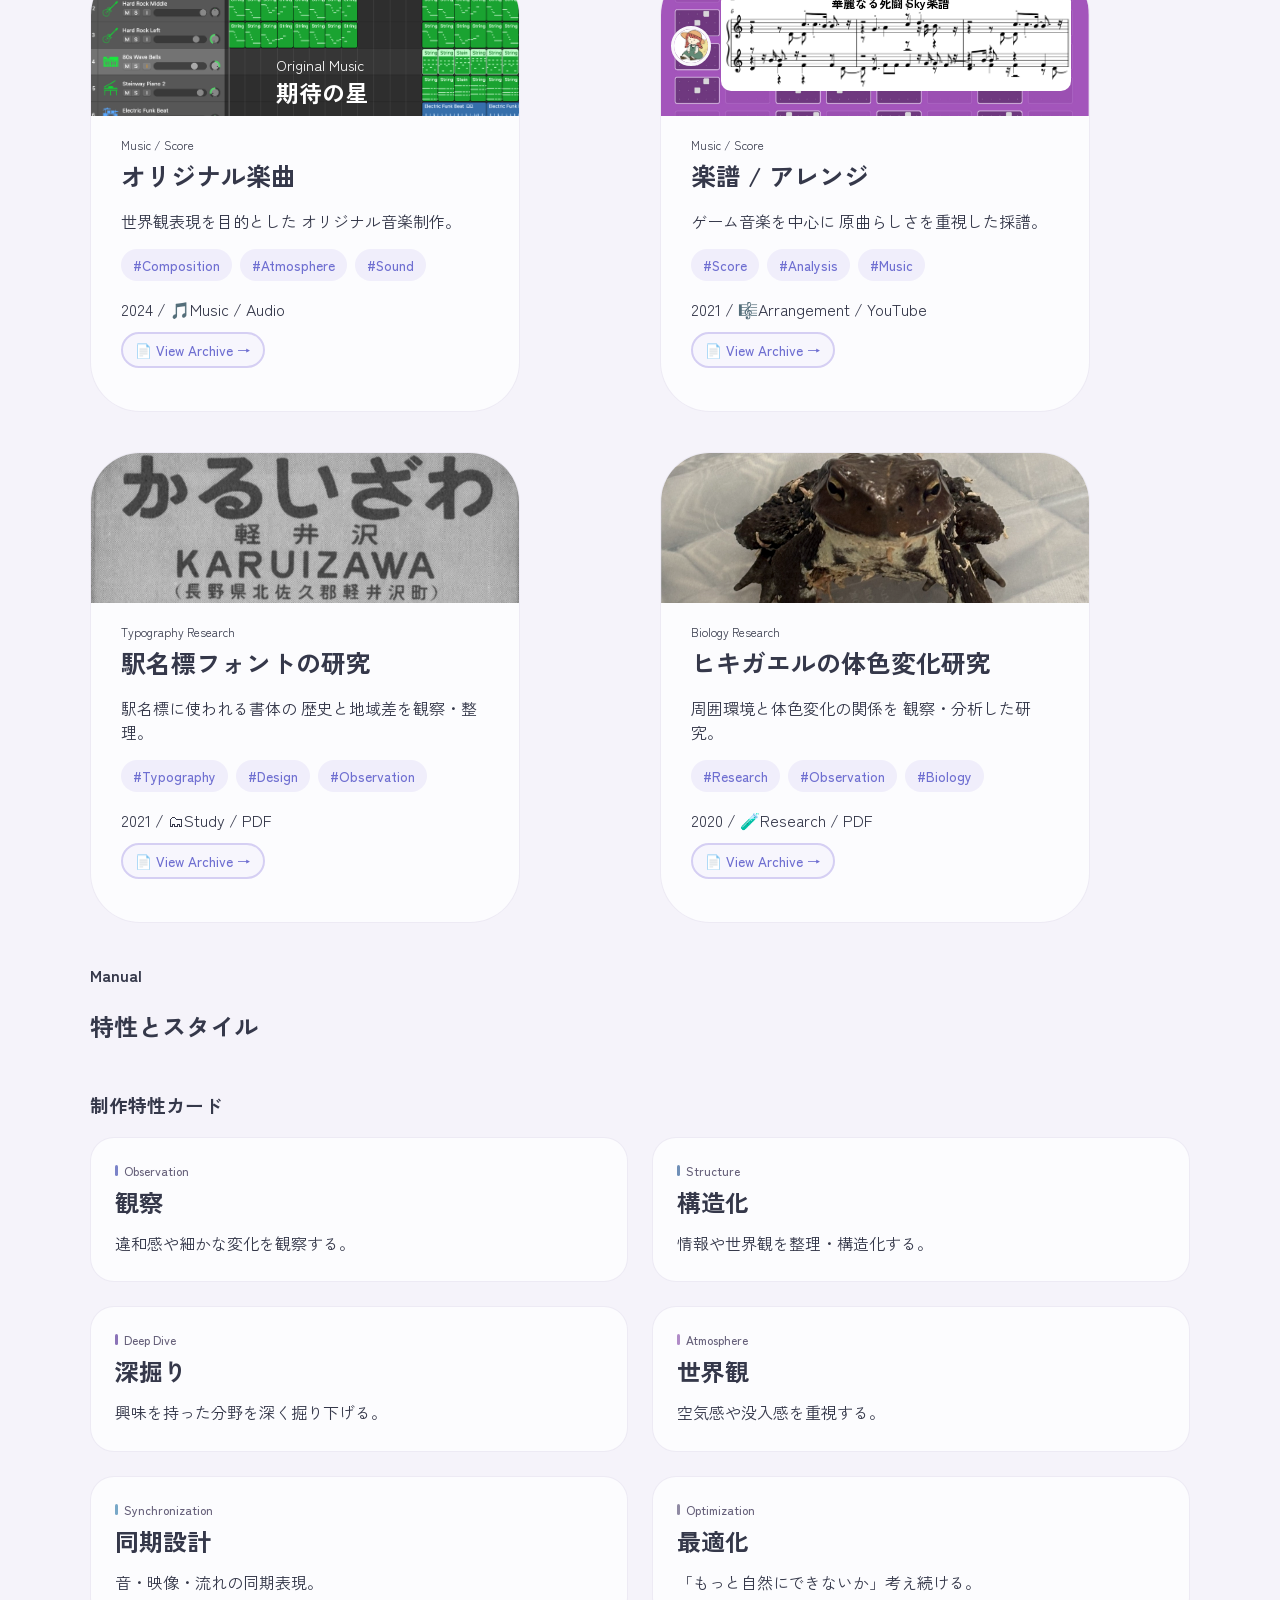
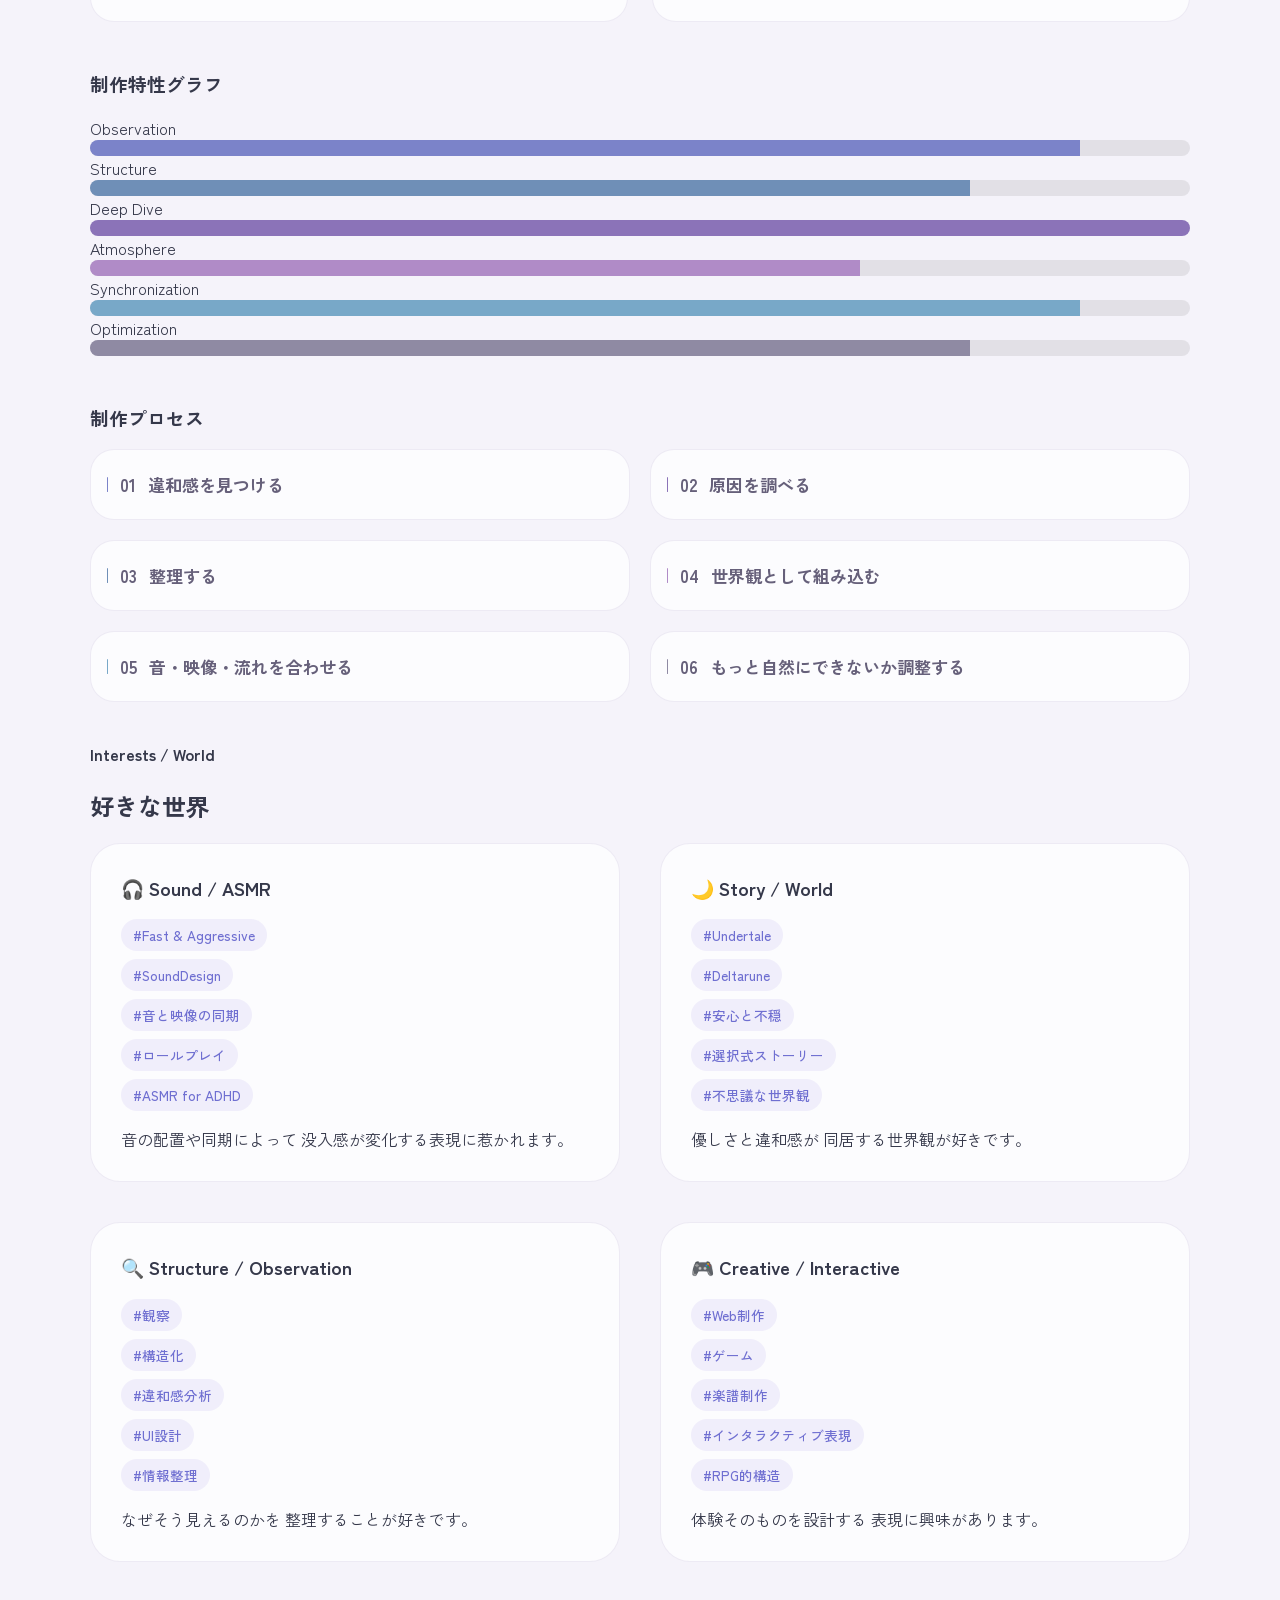
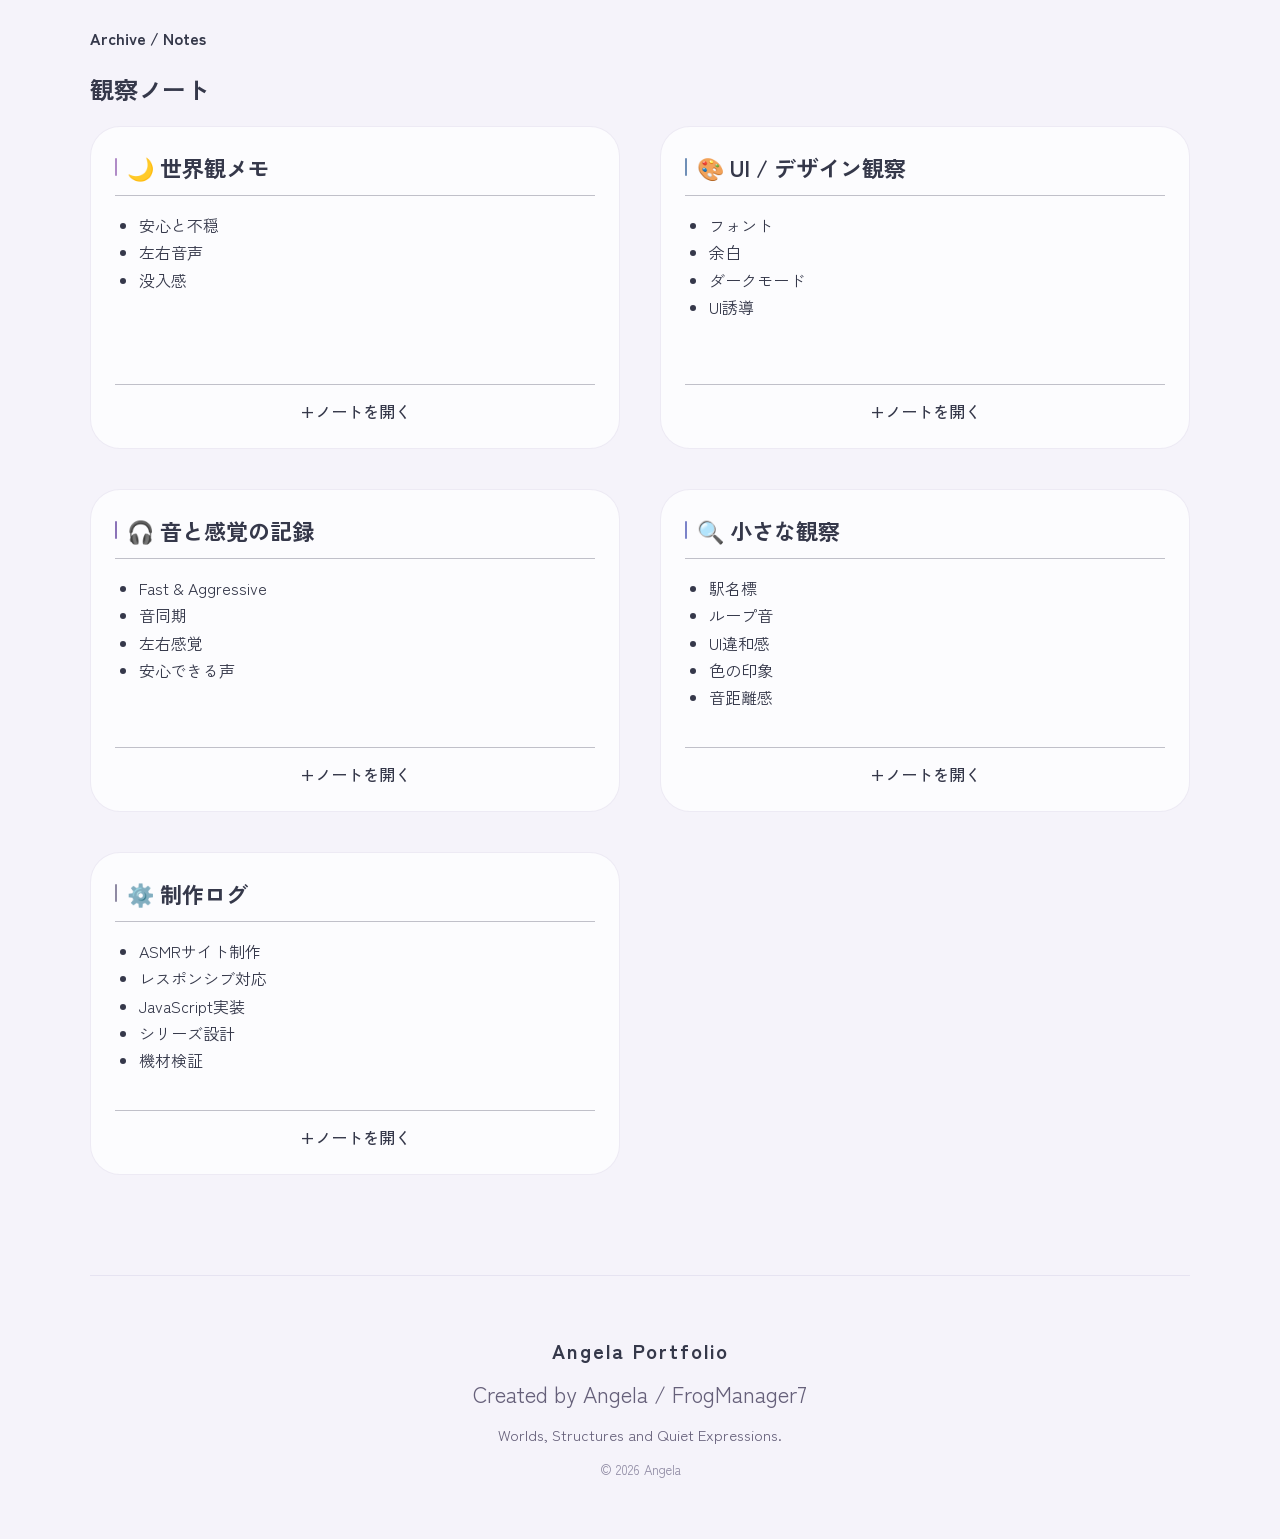
==== commit 89b811b8: "add favicon" ====
--- a/index.html
+++ b/index.html
@@ -20,9 +20,9 @@
  <header>
   <div class="container">
 
-    <div class="logo">
+    <a href="#" class="logo">
       Angela
-    </div>
+    </a>
     <button class="menu-button">☰</button>
     <nav class="nav-menu">
       <ul>
@@ -42,7 +42,7 @@
   <section class="hero">
     <h1>Angela</h1>
     <p>世界観と構造のアーカイブ</p>
-    <p>静かな表現と、少し不思議な体験をテーマに制作しています。</p>
+    <p>静かな空気感、少し不思議で安心できる体験が好きです。</p>
   </section>
 
   <section id="about" class="about">
@@ -124,7 +124,7 @@
       <img src="images/logic-pro-screen.png" alt="logicpro-screen" class="logicpro">
       <div class="banner-text">
         <p>Original Music</p>
-        <h4>期待の星<h4>
+        <h4>期待の星</h4>
       </div>
     </div>
       <div class="work-content">
@@ -151,7 +151,7 @@
        <img src="images/anne-icon.jpg" alt="Anne Icon" class="anne-icon">
        <img src="images/anne-music-sheet.png" alt="Anne Music Sheet" class="anne-sheet">
         <div class="banner-text-sheet">
-         <h4>華麗なる死闘  Sky楽譜<h4>
+         <h4>華麗なる死闘  Sky楽譜</h4>
         </div>
       </div>
       <div class="work-content">
@@ -218,7 +218,7 @@
   <section id="manual" class="manual">
     <h4>Manual</h4>
     <h2>特性とスタイル</h2>
-    <h3><br>制作特性カード</h3>
+    <h3 class="subsection-title">制作特性カード</h3>
 
     <div class="manual-grid">
       <div class="manual-card">
@@ -270,7 +270,7 @@
        <p>「もっと自然にできないか」考え続ける。</p>
       </div>
     </div>
-    <h3><br>制作特性グラフ</h3>
+    <h3 class="subsection-title">制作特性グラフ</h3>
     <div class="skill-row">
       <span>Observation</span>
 
@@ -313,7 +313,7 @@
         <div class="skill-fill optimization-bar"></div>
       </div>
     </div>
-    <h3><br>制作プロセス</h3>
+    <h3 class="subsection-title">制作プロセス</h3>
     <div class="manual-process-section">
      <div class="manual-process-card">
        <div class="manual-label-process">
@@ -362,7 +362,7 @@
   </section>
 
   <section id="interests" class="interests">
-    <h4><br>Interests / World</h4>
+    <h4>Interests / World</h4>
     <h2>好きな世界</h2>
     <div class="interests-grid">
      <div class="interest-card">
@@ -533,12 +533,12 @@
 
           <p>
             レスポンシブ対応は、<br>
-            デバイスごとに見やすさを調整する工程である。
+            デバイスごとに見やすさを調整している。
           </p>
 
           <p>
             JavaScript実装では、<br>
-            動きによる体験工場を研究している。
+            動きによる体験向上を研究している。
           </p>
           <p>
             シリーズ設計では、<br>
--- a/style.css
+++ b/style.css
@@ -20,26 +20,6 @@
     scroll-padding-top: 80px;
 }
 
-.name-card,
-.profile-card,
-.hobby-card, 
-.comment-card,
-.personality-card {
-     background-color: rgb(250, 245, 239);
-     padding: 20px;
-     border-radius: 20px;
-     margin-bottom: 50px;
-}
-
-.name-card:hover,
-.profile-card:hover,
-.hobby-card:hover,
-.comment-card:hover,
-.personality-card:hover {
-    transform: translateY(-3px);
-    transition: 0.3s;
-}
-
 section {
     margin-bottom: 40px;
 }
@@ -64,8 +44,14 @@
 }
 
 .logo {
+    text-decoration: none;
+    color: #35384a;
     font-weight: 700;
     letter-spacing: 1px;
+}
+
+.logo:hover {
+    opacity: 0.7;
 }
 
 nav ul {
@@ -113,10 +99,6 @@
     font-size: 18px;
     line-height: 1.9;
     margin: 0 0 8px;
-}
-
-.hero-text p {
-    margin-bottom: 30px;
 }
 
 .about {
@@ -170,7 +152,6 @@
     font-size: 12px;
     margin-top: 20px;
     margin-bottom: 0;
-    margin-bottom: 0;
 }
 
 .work-content h3{
@@ -558,14 +539,6 @@
     align-self: start;
 }
 
-.note-open {
-    margin-top: auto;
-}
-
-.note-keywords {
-    min-height: 140px;
-}
-
 .note-title {
     display: flex;
     align-items: center;
@@ -580,6 +553,7 @@
 }
 
 .note-keywords {
+    min-height: 140px;
     margin:16px 0;
     padding-left: 24px;
     line-height: 1.7;
@@ -665,82 +639,6 @@
     margin-bottom: 15px;
 }
 
-.top-wrapper {
-    display: flex;
-    gap: 40px;
-    align-items: flex-start;
-}
-
-.left-column,
-.right-column {
-    flex: 1;
-}
-
-.right-column {
-    margin-top: -90px;
-    display: flex;
-    flex-direction: column;
-    gap: 90px;
-}
-
-.photo-column {
-    text-align: center;
-}
-
-
-.dog-image {
-    width: 100%;
-    max-width: 430px;
-    border-radius: 40px;
-}
-
-.dog-image:hover {
-    transform: translateY(-3px);
-    transition: 0.3s;
-}
-
-.comment-section {
-  margin-top: 0;
-}
-
-.personality-section{
-    margin-top: 40px;
-}
-
-.personality-card {
-    display: flex;
-    gap: 20px;
-}
-
-.personality-item {
-    flex: 1;
-    text-align: center;
-}
-
-
-.footer {
-    text-align: center;
-    margin: 10px;
-}
-
-.header p,
-.footer p {
-    margin: 0;
-    color: rgb(30, 30, 30);
-}
-
-.header {
-    position: sticky;
-    top: 0;
-    z-index: 1000;
-    background-color: rgb(255, 255, 255);
-    display: flex;
-    text-align: center;
-    justify-content: space-between;
-    align-items: center;
-    padding: 5px 3%;
-}
-
 header a {
     text-decoration: none;
     color: #333333;
@@ -764,36 +662,6 @@
     opacity: 0.7;
 }
 
-.message-section {
-    text-align: center;
-}
-
-.circle {
-    width: 100px;
-    height: 100px;
-    border-radius: 50%;
-    background: conic-gradient(
-        #b9977b var(--percent),
-        #eee4dc 0
-    );
-    display: flex;
-    align-items: center;
-    justify-content: center;
-    margin: 0 auto 12px;
-}
-
-.circle span {
-    width: 80px;
-    height: 80px;
-    border-radius: 50%;
-    background-color: #fdfaf7;
-    display: flex;
-    align-items: center;
-    justify-content: center;
-    color: #7a5f4a;
-    font-weight: bold;
-}
-
 .back-button {
     display: flex;
     align-items: center;
@@ -821,87 +689,8 @@
     opacity: 0.8;
 }
 
-.paw {
-    color: #b9977b;
-    font-size: 20px;
-}
-
-.header {
-    border-bottom: 2px solid rgb(240, 240, 240);
-    padding-bottom: 12px;
-}
-
-.profile-row {
-    display: flex;
-    border-bottom: 1px solid #e8ddd4;
-    padding: 18px 0;
-}
-
-.profile-row:last-child {
-    border-bottom: none;
-}
-
-.hobby-row {
-    display: flex;
-    border-bottom: 1px solid #e8ddd4;
-    padding: 18px 0;
-}
-
-.hobby-row:last-child {
-    border-bottom: none;
-}
-
-.label {
-    width: 120px;
-    border-right: 1px solid #e8ddd4;
-    padding-right: 20px;
-    font-weight: bold;
-}
-
-.value {
-    padding-left: 20px;
-}
-
-.comment-card p {
-    padding: 12px 0;
-}
-
-.footer-area {
-    background-color: rgb(250, 245, 239);
-    border-radius: 100px 100px 0 0;
-    margin-top: 70px;
-    padding: 0px 20px 20px;
-    text-align: center;
-    padding-top: 50px;
-}
-
-.message-section {
-    background-color: transparent;
-    margin: 0;
-    padding: 0 20px 30px;
-}
-
-.message-section p {
-    color: #7a5f4a;
-    font-size: 20px;
-    margin: 12px 0 0;
-}
-
-.footer {
-    background-color: rgb(250, 245, 239);
-    margin-top: -20px;
-    padding: 30px 20px 30px;
-}
-
-.footer p {
-    line-height: 5px;
-    margin: 0;
-    font-size: 15px;
-    color: #555;
-}
-
-.name-card span {
-    font-size: 50px
+.subsection-title {
+    margin-top: 48px;
 }
 
 @media (max-width: 985px) {
@@ -945,12 +734,19 @@
         gap: 14px;
     }
 
+  .hero {
+    padding:48px 0 38px;
+  }
+
   .hero h1 {
-    font-size: 42px;
+    font-size: 48px;
+    letter-spacing: 3px;
+    margin-bottom: 12px;
   }
 
   .hero p {
     font-size: 16px;
+    line-height: 1.75;
   }
 
   .container{
